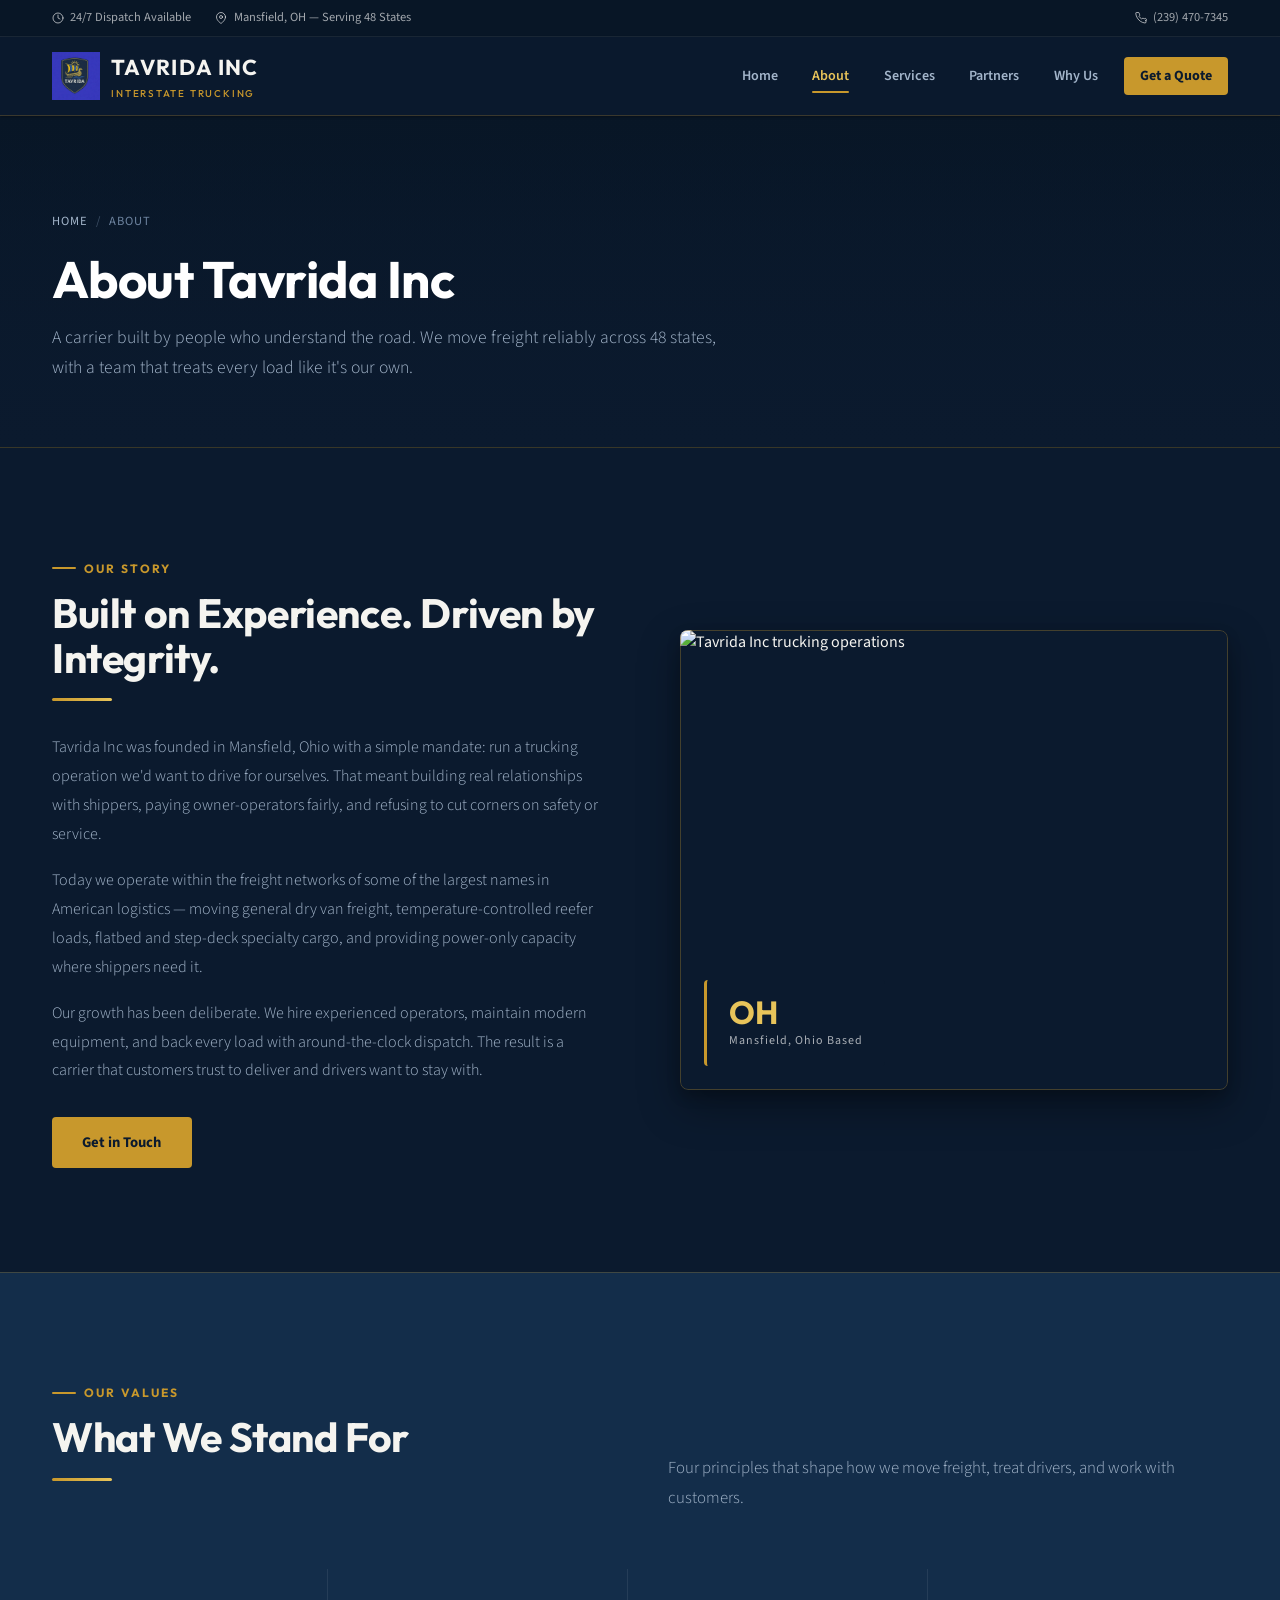
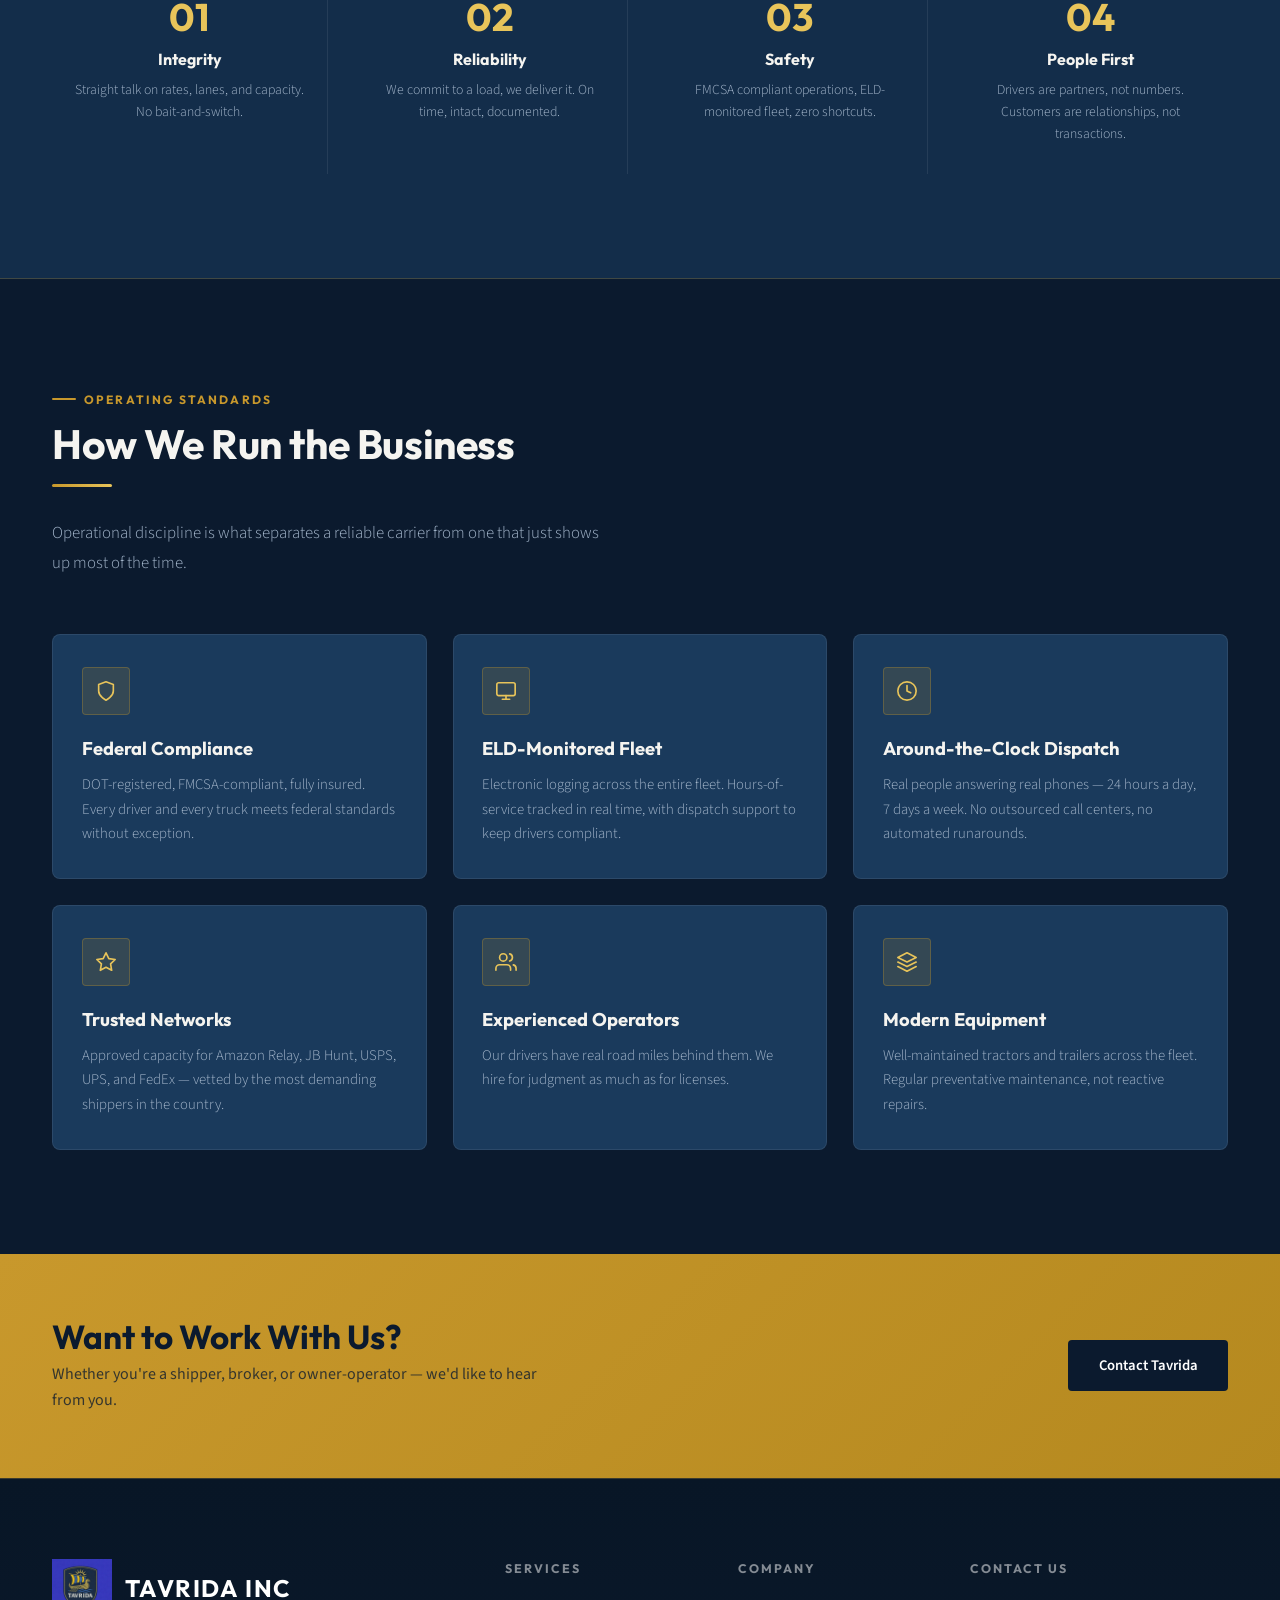
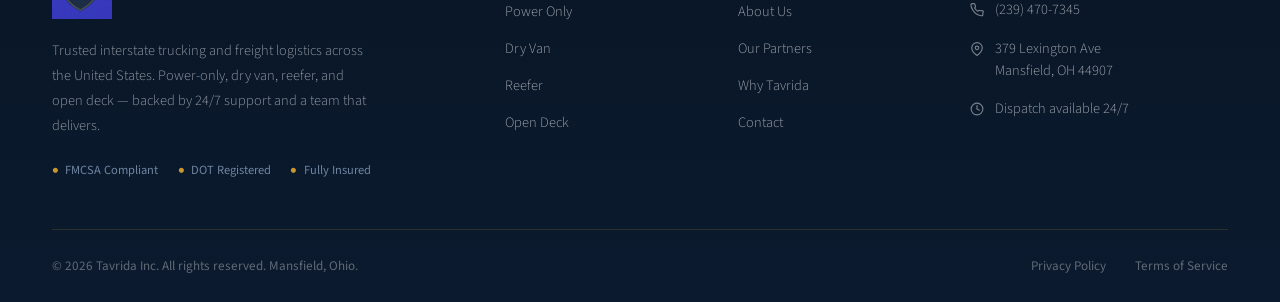
==== about/index.html @ 32a54fe1 "Redesign as multi-page enterprise site - Split single-page into /, /about/, /services/, /partners/, " ====
<!DOCTYPE html>
<html lang="en">
<head>
  <meta charset="UTF-8" />
  <meta name="viewport" content="width=device-width, initial-scale=1.0" />
  <meta name="description" content="About Tavrida Inc — an Ohio-based interstate trucking company built on integrity, experience, and dependable freight execution." />
  <title>About | Tavrida Inc</title>
  <link rel="preconnect" href="https://fonts.googleapis.com" />
  <link rel="preconnect" href="https://fonts.gstatic.com" crossorigin />
  <link href="https://fonts.googleapis.com/css2?family=Outfit:wght@300;400;500;600;700;800&family=Source+Sans+3:ital,wght@0,9..40,300;0,9..40,400;0,9..40,600;1,9..40,300&display=swap" rel="stylesheet" />
  <link rel="icon" type="image/png" href="/Tavrida_Logo_2.png" />
  <link rel="stylesheet" href="/assets/css/site.css" />
</head>
<body>

  <div class="topbar">
    <div class="topbar-inner">
      <div class="topbar-left">
        <span><svg viewBox="0 0 24 24"><circle cx="12" cy="12" r="10"/><polyline points="12 6 12 12 16 14"/></svg> 24/7 Dispatch Available</span>
        <span><svg viewBox="0 0 24 24"><path d="M21 10c0 7-9 13-9 13s-9-6-9-13a9 9 0 0 1 18 0z"/><circle cx="12" cy="10" r="3"/></svg> Mansfield, OH — Serving 48 States</span>
      </div>
      <div class="topbar-right">
        <a href="tel:2394707345"><svg viewBox="0 0 24 24"><path d="M22 16.92v3a2 2 0 0 1-2.18 2 19.79 19.79 0 0 1-8.63-3.07A19.5 19.5 0 0 1 4.69 12 19.79 19.79 0 0 1 1.61 3.53 2 2 0 0 1 3.58 1h3a2 2 0 0 1 2 1.72c.13.96.36 1.9.7 2.81a2 2 0 0 1-.45 2.11L7.91 8.54a16 16 0 0 0 5.55 5.55l.91-.91a2 2 0 0 1 2.11-.45c.91.34 1.85.57 2.81.7A2 2 0 0 1 22 16.92z"/></svg> (239) 470-7345</a>
      </div>
    </div>
  </div>

  <nav class="site-nav">
    <div class="nav-inner">
      <a href="/" class="nav-logo">
        <img src="/Tavrida_Logo_2.png" alt="Tavrida Inc Logo" />
        <span>TAVRIDA INC<small>INTERSTATE TRUCKING</small></span>
      </a>
      <ul class="nav-links" id="navLinks">
        <li><a href="/">Home</a></li>
        <li><a href="/about/" class="active">About</a></li>
        <li><a href="/services/">Services</a></li>
        <li><a href="/partners/">Partners</a></li>
        <li><a href="/why/">Why Us</a></li>
        <li><a href="/contact/" class="nav-cta">Get a Quote</a></li>
      </ul>
      <div class="hamburger" onclick="toggleNav()"><span></span><span></span><span></span></div>
    </div>
  </nav>

  <!-- PAGE HERO -->
  <section class="page-hero" style="--bg:url('https://images.unsplash.com/photo-1519003722824-194d4455a60c?w=1920&auto=format&fit=crop&q=85');">
    <div class="page-hero" style="position:absolute;inset:0;"></div>
    <div class="container">
      <div class="breadcrumb"><a href="/">Home</a><span class="sep">/</span>About</div>
      <h1 class="reveal">About Tavrida Inc</h1>
      <p class="lead reveal reveal-delay-1">A carrier built by people who understand the road. We move freight reliably across 48 states, with a team that treats every load like it's our own.</p>
    </div>
  </section>

  <!-- COMPANY STORY -->
  <section class="about">
    <div class="container">
      <div class="about-grid">
        <div class="about-copy reveal">
          <div class="eyebrow">Our Story</div>
          <h2 class="section-h">Built on Experience. Driven by Integrity.</h2>
          <div class="section-divider"></div>
          <p>Tavrida Inc was founded in Mansfield, Ohio with a simple mandate: run a trucking operation we'd want to drive for ourselves. That meant building real relationships with shippers, paying owner-operators fairly, and refusing to cut corners on safety or service.</p>
          <p>Today we operate within the freight networks of some of the largest names in American logistics — moving general dry van freight, temperature-controlled reefer loads, flatbed and step-deck specialty cargo, and providing power-only capacity where shippers need it.</p>
          <p>Our growth has been deliberate. We hire experienced operators, maintain modern equipment, and back every load with around-the-clock dispatch. The result is a carrier that customers trust to deliver and drivers want to stay with.</p>
          <a href="/contact/" class="btn btn-primary">Get in Touch</a>
        </div>
        <div class="about-img-wrap reveal reveal-delay-2">
          <!-- TODO: replace with photo of YOUR yard, team, or trucks -->
          <img src="https://images.unsplash.com/photo-1592838064575-70ed626d3a0e?w=900&auto=format&fit=crop&q=85" alt="Tavrida Inc trucking operations" />
          <div class="about-badge">
            <div class="num">OH</div>
            <div class="lbl">Mansfield, Ohio Based</div>
          </div>
        </div>
      </div>
    </div>
  </section>

  <!-- VALUES GRID -->
  <section class="services">
    <div class="container">
      <div class="services-header">
        <div class="reveal">
          <div class="eyebrow">Our Values</div>
          <h2 class="section-h">What We Stand For</h2>
          <div class="section-divider"></div>
        </div>
        <p class="section-sub reveal reveal-delay-1">Four principles that shape how we move freight, treat drivers, and work with customers.</p>
      </div>
      <div class="values-grid">
        <div class="value-item reveal">
          <div class="v-num">01</div>
          <h4>Integrity</h4>
          <p>Straight talk on rates, lanes, and capacity. No bait-and-switch.</p>
        </div>
        <div class="value-item reveal reveal-delay-1">
          <div class="v-num">02</div>
          <h4>Reliability</h4>
          <p>We commit to a load, we deliver it. On time, intact, documented.</p>
        </div>
        <div class="value-item reveal reveal-delay-2">
          <div class="v-num">03</div>
          <h4>Safety</h4>
          <p>FMCSA compliant operations, ELD-monitored fleet, zero shortcuts.</p>
        </div>
        <div class="value-item reveal reveal-delay-3">
          <div class="v-num">04</div>
          <h4>People First</h4>
          <p>Drivers are partners, not numbers. Customers are relationships, not transactions.</p>
        </div>
      </div>
    </div>
  </section>

  <!-- FEATURE GRID -->
  <section class="partners">
    <div class="container">
      <div class="partners-hd reveal">
        <div class="eyebrow">Operating Standards</div>
        <h2 class="section-h">How We Run the Business</h2>
        <div class="section-divider"></div>
        <p class="section-sub">Operational discipline is what separates a reliable carrier from one that just shows up most of the time.</p>
      </div>
      <div class="feature-grid">
        <div class="feature-card reveal">
          <div class="feature-icon"><svg viewBox="0 0 24 24"><path d="M12 22s8-4 8-10V5l-8-3-8 3v7c0 6 8 10 8 10z"/></svg></div>
          <h3>Federal Compliance</h3>
          <p>DOT-registered, FMCSA-compliant, fully insured. Every driver and every truck meets federal standards without exception.</p>
        </div>
        <div class="feature-card reveal reveal-delay-1">
          <div class="feature-icon"><svg viewBox="0 0 24 24"><rect x="2" y="3" width="20" height="14" rx="2"/><line x1="8" y1="21" x2="16" y2="21"/><line x1="12" y1="17" x2="12" y2="21"/></svg></div>
          <h3>ELD-Monitored Fleet</h3>
          <p>Electronic logging across the entire fleet. Hours-of-service tracked in real time, with dispatch support to keep drivers compliant.</p>
        </div>
        <div class="feature-card reveal reveal-delay-2">
          <div class="feature-icon"><svg viewBox="0 0 24 24"><circle cx="12" cy="12" r="10"/><polyline points="12 6 12 12 16 14"/></svg></div>
          <h3>Around-the-Clock Dispatch</h3>
          <p>Real people answering real phones — 24 hours a day, 7 days a week. No outsourced call centers, no automated runarounds.</p>
        </div>
        <div class="feature-card reveal">
          <div class="feature-icon"><svg viewBox="0 0 24 24"><polygon points="12 2 15.09 8.26 22 9.27 17 14.14 18.18 21.02 12 17.77 5.82 21.02 7 14.14 2 9.27 8.91 8.26 12 2"/></svg></div>
          <h3>Trusted Networks</h3>
          <p>Approved capacity for Amazon Relay, JB Hunt, USPS, UPS, and FedEx — vetted by the most demanding shippers in the country.</p>
        </div>
        <div class="feature-card reveal reveal-delay-1">
          <div class="feature-icon"><svg viewBox="0 0 24 24"><path d="M17 21v-2a4 4 0 0 0-4-4H5a4 4 0 0 0-4 4v2"/><circle cx="9" cy="7" r="4"/><path d="M23 21v-2a4 4 0 0 0-3-3.87M16 3.13a4 4 0 0 1 0 7.75"/></svg></div>
          <h3>Experienced Operators</h3>
          <p>Our drivers have real road miles behind them. We hire for judgment as much as for licenses.</p>
        </div>
        <div class="feature-card reveal reveal-delay-2">
          <div class="feature-icon"><svg viewBox="0 0 24 24"><path d="M12 2L2 7l10 5 10-5-10-5z"/><path d="M2 17l10 5 10-5"/><path d="M2 12l10 5 10-5"/></svg></div>
          <h3>Modern Equipment</h3>
          <p>Well-maintained tractors and trailers across the fleet. Regular preventative maintenance, not reactive repairs.</p>
        </div>
      </div>
    </div>
  </section>

  <!-- CTA STRIP -->
  <div class="cta-strip">
    <div class="cta-strip-inner">
      <div>
        <h2>Want to Work With Us?</h2>
        <p>Whether you're a shipper, broker, or owner-operator — we'd like to hear from you.</p>
      </div>
      <a href="/contact/" class="btn">Contact Tavrida</a>
    </div>
  </div>

  <!-- FOOTER -->
  <footer class="site-footer">
    <div class="container">
      <div class="footer-grid">
        <div class="footer-brand">
          <div class="footer-logo">
            <img src="/Tavrida_Logo_2.png" alt="Tavrida Inc Logo" />
            TAVRIDA INC
          </div>
          <p>Trusted interstate trucking and freight logistics across the United States. Power-only, dry van, reefer, and open deck — backed by 24/7 support and a team that delivers.</p>
          <div class="dot-list"><span>FMCSA Compliant</span><span>DOT Registered</span><span>Fully Insured</span></div>
        </div>
        <div class="footer-col">
          <h4>Services</h4>
          <ul>
            <li><a href="/services/#power-only">Power Only</a></li>
            <li><a href="/services/#dry-van">Dry Van</a></li>
            <li><a href="/services/#reefer">Reefer</a></li>
            <li><a href="/services/#open-deck">Open Deck</a></li>
          </ul>
        </div>
        <div class="footer-col">
          <h4>Company</h4>
          <ul>
            <li><a href="/about/">About Us</a></li>
            <li><a href="/partners/">Our Partners</a></li>
            <li><a href="/why/">Why Tavrida</a></li>
            <li><a href="/contact/">Contact</a></li>
          </ul>
        </div>
        <div class="footer-col">
          <h4>Contact Us</h4>
          <div class="fcr"><svg viewBox="0 0 24 24"><path d="M22 16.92v3a2 2 0 0 1-2.18 2 19.79 19.79 0 0 1-8.63-3.07A19.5 19.5 0 0 1 4.69 12 19.79 19.79 0 0 1 1.61 3.53 2 2 0 0 1 3.58 1h3a2 2 0 0 1 2 1.72c.13.96.36 1.9.7 2.81a2 2 0 0 1-.45 2.11L7.91 8.54a16 16 0 0 0 5.55 5.55l.91-.91a2 2 0 0 1 2.11-.45c.91.34 1.85.57 2.81.7A2 2 0 0 1 22 16.92z"/></svg><a href="tel:2394707345">(239) 470-7345</a></div>
          <div class="fcr"><svg viewBox="0 0 24 24"><path d="M21 10c0 7-9 13-9 13s-9-6-9-13a9 9 0 0 1 18 0z"/><circle cx="12" cy="10" r="3"/></svg><span>379 Lexington Ave<br>Mansfield, OH 44907</span></div>
          <div class="fcr"><svg viewBox="0 0 24 24"><circle cx="12" cy="12" r="10"/><polyline points="12 6 12 12 16 14"/></svg><span>Dispatch available 24/7</span></div>
        </div>
      </div>
      <hr class="footer-divider" />
      <div class="footer-bottom">
        <p>&copy; 2026 Tavrida Inc. All rights reserved. Mansfield, Ohio.</p>
        <div class="footer-btm-links"><a href="#">Privacy Policy</a><a href="#">Terms of Service</a></div>
      </div>
    </div>
  </footer>

  <script>
    function toggleNav() { document.getElementById('navLinks').classList.toggle('open'); }
    const io = new IntersectionObserver((entries) => {
      entries.forEach(e => { if (e.isIntersecting) { e.target.classList.add('visible'); io.unobserve(e.target); } });
    }, { threshold: 0.1 });
    document.querySelectorAll('.reveal').forEach(el => {
      if (el.getBoundingClientRect().top < window.innerHeight) el.classList.add('visible');
      else io.observe(el);
    });
  </script>
</body>
</html>
---- assets/css/site.css ----
/* =====================================================================
   TAVRIDA INC — site stylesheet
   Shared across all pages. Edit here, applies everywhere.
   ===================================================================== */

*, *::before, *::after { box-sizing: border-box; margin: 0; padding: 0; }

:root {
  --bg-main:    #0b1a2e;
  --bg-alt:     #132d4a;
  --bg-card:    #1a3a5c;
  --bg-deep:    #081626;
  --text-main:  #f5f4f0;
  --text-sec:   #a3b5ca;
  --text-dim:   #6e84a0;
  --border-gold:rgba(200,152,44,0.25);
  --border-soft:rgba(255,255,255,0.08);
  --navy:       #0b1a2e;
  --navy-mid:   #132d4a;
  --navy-soft:  #1a3a5c;
  --blue:       #2a5f9e;
  --blue-light: #3a75b8;
  --accent:     #c8982c;
  --accent-hover:#b5891f;
  --accent-light:#e8c45a;
  --gold-glow:  rgba(200,152,44,0.15);
  --white:      #ffffff;
  --off-white:  #f5f4f0;
  --border:     #d5d2c8;
  --radius:     4px;
  --radius-lg:  8px;
  --max:        1240px;
  --max-narrow: 960px;
  --font-head:  'Outfit', sans-serif;
  --font-body:  'Source Sans 3', sans-serif;
  --shadow-sm:  0 1px 3px rgba(0,0,0,0.20), 0 1px 2px rgba(0,0,0,0.12);
  --shadow-md:  0 4px 16px rgba(0,0,0,0.28), 0 2px 6px rgba(0,0,0,0.16);
  --shadow-lg:  0 16px 40px rgba(0,0,0,0.35), 0 6px 14px rgba(0,0,0,0.18);
  --transition: 0.25s ease;
}

html { scroll-behavior: smooth; }
body {
  font-family: var(--font-body);
  background: var(--bg-main);
  color: var(--text-main);
  line-height: 1.6;
  font-size: 16px;
  -webkit-font-smoothing: antialiased;
  -moz-osx-font-smoothing: grayscale;
}

a { color: inherit; text-decoration: none; }
img { display: block; max-width: 100%; }

.container { max-width: var(--max); margin: 0 auto; padding: 0 2rem; }
.container-narrow { max-width: var(--max-narrow); margin: 0 auto; padding: 0 2rem; }

/* ---------- Scroll reveal ---------- */
.reveal { opacity: 0; transform: translateY(22px); transition: opacity 0.6s ease, transform 0.6s ease; }
.reveal.visible { opacity: 1; transform: none; }
.reveal-delay-1 { transition-delay: 0.1s; }
.reveal-delay-2 { transition-delay: 0.2s; }
.reveal-delay-3 { transition-delay: 0.3s; }
.reveal-delay-4 { transition-delay: 0.4s; }

/* ---------- Top bar (contact strip) ---------- */
.topbar { background: var(--bg-deep); padding: 0.5rem 0; border-bottom: 1px solid var(--border-soft); }
.topbar-inner { max-width: var(--max); margin: 0 auto; padding: 0 2rem; display: flex; justify-content: space-between; gap: 1.5rem; flex-wrap: wrap; }
.topbar-left, .topbar-right { display: flex; gap: 1.5rem; flex-wrap: wrap; }
.topbar a, .topbar span { font-size: 0.78rem; color: rgba(255,255,255,0.62); display: inline-flex; align-items: center; gap: 0.4rem; transition: color 0.2s; }
.topbar a:hover { color: var(--accent-light); }
.topbar svg { width: 12px; height: 12px; stroke: currentColor; fill: none; stroke-width: 2; stroke-linecap: round; stroke-linejoin: round; }

/* ---------- Nav ---------- */
nav.site-nav {
  position: sticky; top: 0; z-index: 100;
  background: rgba(11,26,46,0.96);
  backdrop-filter: blur(8px);
  -webkit-backdrop-filter: blur(8px);
  border-bottom: 1px solid var(--border-gold);
  box-shadow: var(--shadow-sm);
}
.nav-inner { max-width: var(--max); margin: 0 auto; padding: 0 2rem; height: 78px; display: flex; align-items: center; justify-content: space-between; }
.nav-logo { font-family: var(--font-head); font-size: 1.35rem; font-weight: 700; letter-spacing: 0.06em; color: var(--text-main); display: flex; align-items: center; gap: 0.7rem; }
.nav-logo img { height: 48px; width: auto; flex-shrink: 0; }
.nav-logo small { display: block; font-size: 0.62rem; font-weight: 500; letter-spacing: 0.18em; color: var(--accent); margin-top: 2px; }
.nav-links { display: flex; gap: 0.15rem; list-style: none; align-items: center; }
.nav-links a {
  font-size: 0.88rem; font-weight: 600;
  color: var(--text-sec);
  padding: 0.55rem 1rem; border-radius: var(--radius);
  transition: color 0.2s, background 0.2s;
  position: relative;
}
.nav-links a:hover { color: var(--text-main); background: var(--bg-alt); }
.nav-links a.active { color: var(--accent-light); }
.nav-links a.active::after {
  content: ''; position: absolute; left: 1rem; right: 1rem; bottom: 2px;
  height: 2px; background: var(--accent); border-radius: 2px;
}
.nav-cta { background: var(--accent) !important; color: var(--navy) !important; font-weight: 700 !important; margin-left: 0.5rem; }
.nav-cta:hover { background: var(--accent-light) !important; color: var(--navy) !important; }
.nav-cta.active::after { display: none; }

.hamburger { display: none; flex-direction: column; gap: 5px; cursor: pointer; padding: 6px; }
.hamburger span { display: block; width: 24px; height: 2px; background: var(--text-main); border-radius: 2px; transition: 0.2s; }

/* ---------- Buttons ---------- */
.btn {
  display: inline-flex; align-items: center; gap: 0.5rem;
  padding: 0.85rem 1.9rem;
  border-radius: var(--radius);
  font-family: var(--font-body);
  font-size: 0.92rem; font-weight: 600;
  cursor: pointer; border: none;
  transition: all 0.2s ease;
  text-align: center;
}
.btn-primary { background: var(--accent); color: var(--navy); font-weight: 700; }
.btn-primary:hover { background: var(--accent-light); transform: translateY(-1px); box-shadow: 0 4px 20px rgba(200,152,44,0.3); }
.btn-outline { background: transparent; color: white; border: 2px solid rgba(255,255,255,0.45); }
.btn-outline:hover { border-color: white; background: rgba(255,255,255,0.06); transform: translateY(-1px); }
.btn-navy { background: var(--navy); color: white; border: 1px solid var(--border-gold); }
.btn-navy:hover { background: var(--navy-mid); transform: translateY(-1px); }
.btn-ghost { background: transparent; color: var(--accent-light); padding: 0.5rem 0; }
.btn-ghost::after { content: '→'; margin-left: 0.3rem; transition: transform 0.2s; }
.btn-ghost:hover::after { transform: translateX(4px); }

/* ---------- Hero (home — cinematic) ---------- */
.hero { position: relative; min-height: 720px; display: flex; align-items: center; overflow: hidden; }
.hero-bg {
  position: absolute; inset: 0;
  background-position: center; background-size: cover; background-repeat: no-repeat;
}
.hero-bg::after {
  content: ''; position: absolute; inset: 0;
  background:
    linear-gradient(95deg,
      rgba(8,22,38,0.92) 0%,
      rgba(8,22,38,0.78) 28%,
      rgba(8,22,38,0.45) 50%,
      rgba(8,22,38,0.10) 75%,
      rgba(200,152,44,0.05) 100%);
}
.hero-content { position: relative; z-index: 2; max-width: 640px; padding: 6rem 0; }
.hero-badge {
  display: inline-flex; align-items: center; gap: 0.5rem;
  background: rgba(200,152,44,0.12);
  border: 1px solid rgba(200,152,44,0.4);
  color: var(--accent-light);
  font-family: var(--font-head);
  font-size: 0.72rem; font-weight: 700; letter-spacing: 0.16em; text-transform: uppercase;
  padding: 0.45rem 0.95rem; border-radius: var(--radius);
  margin-bottom: 1.6rem;
}
.hero-badge::before { content: ''; width: 6px; height: 6px; border-radius: 50%; background: var(--accent-light); box-shadow: 0 0 8px var(--accent-light); }
.hero h1 {
  font-family: var(--font-head);
  font-size: clamp(2.8rem, 5.4vw, 4.6rem);
  font-weight: 700; line-height: 1.02; color: #fff;
  margin-bottom: 1.4rem; letter-spacing: -0.01em;
}
.hero h1 .accent { color: var(--accent-light); }
.hero-sub { font-size: 1.1rem; font-weight: 300; color: rgba(255,255,255,0.85); line-height: 1.7; max-width: 520px; margin-bottom: 2.4rem; }
.hero-actions { display: flex; gap: 1rem; flex-wrap: wrap; }
.hero-trust { margin-top: 3rem; display: flex; gap: 2rem; flex-wrap: wrap; align-items: center; }
.hero-trust-item { display: flex; align-items: center; gap: 0.6rem; color: rgba(255,255,255,0.7); font-size: 0.85rem; }
.hero-trust-item svg { width: 18px; height: 18px; stroke: var(--accent-light); fill: none; stroke-width: 2; stroke-linecap: round; stroke-linejoin: round; }

/* ---------- Page hero (sub-pages — shorter) ---------- */
.page-hero {
  position: relative;
  padding: 6rem 0 4rem;
  background: linear-gradient(180deg, var(--bg-deep) 0%, var(--bg-main) 100%);
  border-bottom: 1px solid var(--border-gold);
  overflow: hidden;
}
.page-hero::before {
  content: ''; position: absolute; inset: 0;
  background-position: center; background-size: cover; background-repeat: no-repeat;
  opacity: 0.18;
}
.page-hero::after {
  content: ''; position: absolute; inset: 0;
  background: linear-gradient(180deg, rgba(8,22,38,0.4) 0%, rgba(11,26,46,1) 100%);
}
.page-hero .container { position: relative; z-index: 2; }
.page-hero .breadcrumb { font-size: 0.78rem; color: var(--text-dim); letter-spacing: 0.08em; text-transform: uppercase; margin-bottom: 1.2rem; }
.page-hero .breadcrumb a { color: var(--text-sec); }
.page-hero .breadcrumb a:hover { color: var(--accent-light); }
.page-hero .breadcrumb .sep { margin: 0 0.5rem; opacity: 0.5; }
.page-hero h1 {
  font-family: var(--font-head);
  font-size: clamp(2.2rem, 4vw, 3.4rem);
  font-weight: 700; line-height: 1.1; color: #fff;
  margin-bottom: 1rem; letter-spacing: -0.01em;
}
.page-hero p.lead { font-size: 1.1rem; font-weight: 300; color: var(--text-sec); max-width: 680px; line-height: 1.7; }

/* ---------- Stats bar ---------- */
.stats-bar { background: linear-gradient(180deg, var(--bg-main) 0%, var(--bg-alt) 100%); position: relative; border-top: 3px solid var(--accent); border-bottom: 1px solid var(--border-gold); }
.stats-grid { display: grid; grid-template-columns: repeat(4, 1fr); }
.stat-item { padding: 2.4rem 1.5rem; text-align: center; border-right: 1px solid rgba(255,255,255,0.07); }
.stat-item:last-child { border-right: none; }
.stat-num { font-family: var(--font-head); font-size: 2.6rem; font-weight: 700; color: var(--accent-light); line-height: 1; margin-bottom: 0.35rem; }
.stat-label { font-size: 0.78rem; letter-spacing: 0.1em; text-transform: uppercase; color: rgba(255,255,255,0.5); font-weight: 600; }

/* ---------- Sections ---------- */
section { padding: 6.5rem 0; }
section.tight { padding: 4.5rem 0; }
.eyebrow { font-family: var(--font-head); font-size: 0.75rem; font-weight: 700; letter-spacing: 0.18em; text-transform: uppercase; color: var(--accent); margin-bottom: 0.8rem; display: inline-flex; align-items: center; gap: 0.5rem; }
.eyebrow::before { content: ''; width: 24px; height: 2px; background: var(--accent); border-radius: 2px; }
.section-h { font-family: var(--font-head); font-size: clamp(2rem, 3.2vw, 2.9rem); font-weight: 700; line-height: 1.1; color: var(--text-main); margin-bottom: 1.1rem; letter-spacing: -0.01em; }
.section-sub { font-size: 1.05rem; font-weight: 300; color: var(--text-sec); line-height: 1.75; max-width: 560px; }
.section-divider { width: 60px; height: 3px; background: linear-gradient(90deg, var(--accent), var(--accent-light)); border-radius: 2px; margin: 0 0 2rem; }
.section-divider-center { margin: 0 auto 2rem; }

/* ---------- About block ---------- */
.about { background: var(--bg-main); }
.about-grid { display: grid; grid-template-columns: 1fr 1fr; gap: 5rem; align-items: center; }
.about-copy p { font-weight: 300; color: var(--text-sec); line-height: 1.8; margin-bottom: 1.1rem; }
.about-copy p:last-of-type { margin-bottom: 2rem; }
.about-img-wrap { position: relative; border-radius: var(--radius-lg); overflow: hidden; box-shadow: var(--shadow-lg); }
.about-img-wrap::before {
  content: ''; position: absolute; inset: 0;
  border: 1px solid rgba(200,152,44,0.3); border-radius: var(--radius-lg);
  z-index: 2; pointer-events: none;
}
.about-img-wrap img { width: 100%; height: 460px; object-fit: cover; }
.about-badge { position: absolute; bottom: 1.5rem; left: 1.5rem; background: var(--navy); color: white; padding: 1rem 1.4rem; border-radius: var(--radius); border-left: 3px solid var(--accent); z-index: 2; }
.about-badge .num { font-family: var(--font-head); font-size: 2rem; font-weight: 700; line-height: 1; color: var(--accent-light); }
.about-badge .lbl { font-size: 0.75rem; color: rgba(255,255,255,0.65); letter-spacing: 0.08em; margin-top: 0.2rem; }

/* ---------- Services ---------- */
.services { background: var(--bg-alt); border-top: 1px solid var(--border-gold); border-bottom: 1px solid var(--border-gold); }
.services-header { display: flex; justify-content: space-between; align-items: flex-end; margin-bottom: 3.5rem; flex-wrap: wrap; gap: 1.5rem; }
.services-grid { display: grid; grid-template-columns: repeat(2, 1fr); gap: 1.8rem; }
.svc-card { background: var(--bg-card); border: 1px solid var(--border-gold); border-radius: var(--radius-lg); overflow: hidden; box-shadow: var(--shadow-sm); transition: box-shadow 0.3s, transform 0.3s, border-color 0.3s; display: flex; flex-direction: column; }
.svc-card:hover { box-shadow: var(--shadow-lg); transform: translateY(-4px); border-color: var(--accent); }
.svc-photo { height: 240px; overflow: hidden; position: relative; }
.svc-photo::after { content: ''; position: absolute; inset: 0; background: linear-gradient(180deg, transparent 60%, rgba(11,26,46,0.6) 100%); }
.svc-photo img { width: 100%; height: 100%; object-fit: cover; transition: transform 0.6s ease; }
.svc-card:hover .svc-photo img { transform: scale(1.06); }
.svc-body { padding: 1.8rem 2rem; display: flex; flex-direction: column; flex: 1; }
.svc-num { font-family: var(--font-head); font-size: 0.72rem; font-weight: 700; letter-spacing: 0.16em; text-transform: uppercase; color: var(--accent); margin-bottom: 0.6rem; }
.svc-body h3 { font-family: var(--font-head); font-size: 1.45rem; font-weight: 700; color: var(--text-main); margin-bottom: 0.7rem; }
.svc-body p { font-size: 0.94rem; font-weight: 300; color: var(--text-sec); line-height: 1.7; margin-bottom: 1rem; }
.svc-pricing { display: inline-block; background: var(--gold-glow); color: var(--accent-light); font-size: 0.82rem; font-weight: 600; padding: 0.4rem 0.8rem; border-radius: var(--radius); border: 1px solid rgba(200,152,44,0.25); margin-top: auto; align-self: flex-start; }
.svc-link { margin-top: 1rem; }

/* ---------- Service detail (used on /services/) ---------- */
.svc-detail { padding: 5rem 0; border-bottom: 1px solid var(--border-soft); }
.svc-detail:nth-child(even) { background: var(--bg-alt); }
.svc-detail-grid { display: grid; grid-template-columns: 1fr 1fr; gap: 4rem; align-items: center; }
.svc-detail-grid.reverse { direction: rtl; }
.svc-detail-grid.reverse > * { direction: ltr; }
.svc-detail-img { border-radius: var(--radius-lg); overflow: hidden; box-shadow: var(--shadow-lg); position: relative; }
.svc-detail-img img { width: 100%; height: 460px; object-fit: cover; }
.svc-detail-tag { position: absolute; top: 1.2rem; left: 1.2rem; background: rgba(11,26,46,0.92); color: var(--accent-light); font-family: var(--font-head); font-size: 0.72rem; font-weight: 700; letter-spacing: 0.14em; text-transform: uppercase; padding: 0.5rem 0.9rem; border-radius: var(--radius); border: 1px solid var(--border-gold); }
.svc-detail h2 { font-family: var(--font-head); font-size: clamp(1.8rem, 2.6vw, 2.4rem); font-weight: 700; color: var(--text-main); margin-bottom: 1rem; }
.svc-detail p.lead { font-size: 1.02rem; color: var(--text-sec); line-height: 1.75; font-weight: 300; margin-bottom: 1.5rem; }
.svc-feature-list { list-style: none; margin: 1.5rem 0; }
.svc-feature-list li { display: flex; gap: 0.8rem; align-items: flex-start; padding: 0.7rem 0; border-bottom: 1px solid var(--border-soft); color: var(--text-sec); font-size: 0.94rem; }
.svc-feature-list li::before { content: ''; width: 8px; height: 8px; min-width: 8px; background: var(--accent); border-radius: 50%; margin-top: 8px; }
.svc-spec-row { display: grid; grid-template-columns: repeat(2, 1fr); gap: 1rem; margin-top: 1.5rem; }
.svc-spec { background: var(--bg-card); border: 1px solid var(--border-soft); border-radius: var(--radius); padding: 1rem 1.2rem; }
.svc-spec .k { font-size: 0.72rem; letter-spacing: 0.1em; text-transform: uppercase; color: var(--text-dim); font-weight: 600; }
.svc-spec .v { font-family: var(--font-head); font-size: 1.1rem; font-weight: 700; color: var(--text-main); margin-top: 0.2rem; }

/* ---------- Partners ---------- */
.partners { background: var(--bg-main); }
.partners-hd { margin-bottom: 3.5rem; }
.partners-grid { display: grid; grid-template-columns: repeat(5, 1fr); gap: 1.4rem; }
.partner-card { background: var(--bg-card); border: 1px solid var(--border-gold); border-radius: var(--radius-lg); padding: 2.4rem 1.5rem; text-align: center; transition: border-color 0.3s, box-shadow 0.3s, transform 0.3s; position: relative; overflow: hidden; }
.partner-card::before { content: ''; position: absolute; top: 0; left: 0; right: 0; height: 3px; background: linear-gradient(90deg, var(--accent), var(--accent-light)); transform: scaleX(0); transform-origin: left; transition: transform 0.3s; }
.partner-card:hover { border-color: var(--accent); box-shadow: var(--shadow-md); transform: translateY(-3px); }
.partner-card:hover::before { transform: scaleX(1); }
.partner-icon { width: 56px; height: 56px; margin: 0 auto 1rem; background: var(--bg-alt); border-radius: var(--radius); display: flex; align-items: center; justify-content: center; border: 1px solid var(--border-soft); }
.partner-icon svg { width: 24px; height: 24px; stroke: var(--accent-light); fill: none; stroke-width: 1.8; stroke-linecap: round; stroke-linejoin: round; }
.partner-name { font-family: var(--font-head); font-size: 1.4rem; font-weight: 700; color: var(--text-main); margin-bottom: 0.4rem; letter-spacing: 0.04em; }
.partner-type { font-size: 0.74rem; letter-spacing: 0.08em; text-transform: uppercase; color: var(--text-sec); }

/* Partner detail row (used on /partners/) */
.partner-detail { padding: 3.5rem 0; border-bottom: 1px solid var(--border-soft); }
.partner-detail-row { display: grid; grid-template-columns: 200px 1fr; gap: 3rem; align-items: center; }
.partner-detail-row .badge { font-family: var(--font-head); font-size: 1.8rem; font-weight: 700; color: var(--accent-light); letter-spacing: 0.04em; }
.partner-detail-row .badge small { display: block; font-size: 0.72rem; color: var(--text-dim); letter-spacing: 0.12em; text-transform: uppercase; font-weight: 600; margin-top: 0.3rem; }
.partner-detail-row h3 { font-family: var(--font-head); font-size: 1.4rem; font-weight: 700; color: var(--text-main); margin-bottom: 0.5rem; }
.partner-detail-row p { color: var(--text-sec); line-height: 1.7; font-weight: 300; }

/* ---------- Photo band ---------- */
.photo-band { height: 440px; position: relative; overflow: hidden; }
.photo-band img { width: 100%; height: 100%; object-fit: cover; object-position: center 55%; }
.photo-band-overlay { position: absolute; inset: 0; background: linear-gradient(90deg, rgba(11,26,46,0.94) 0%, rgba(11,26,46,0.7) 35%, rgba(19,45,74,0.25) 70%, rgba(200,152,44,0.05) 100%); display: flex; align-items: center; }
.photo-band-text { padding: 0 4rem; max-width: 580px; }
.photo-band-text h2 { font-family: var(--font-head); font-size: clamp(1.9rem, 3vw, 2.8rem); font-weight: 700; color: white; line-height: 1.1; margin-bottom: 1rem; }
.photo-band-text p { font-size: 1.02rem; font-weight: 300; color: rgba(255,255,255,0.82); margin-bottom: 1.8rem; line-height: 1.7; }

/* ---------- Why ---------- */
.why { background: var(--bg-alt); border-top: 1px solid var(--border-gold); }
.why-layout { display: grid; grid-template-columns: 1fr 1fr; gap: 5rem; align-items: start; }
.why-photo { position: sticky; top: 100px; }
.why-photo img { width: 100%; height: 540px; object-fit: cover; border-radius: var(--radius-lg); box-shadow: var(--shadow-lg); }
.why-list { margin-top: 2.5rem; }
.why-item { display: flex; gap: 1.2rem; align-items: flex-start; padding: 1.5rem 0; border-bottom: 1px solid var(--border-gold); }
.why-item:first-child { border-top: 1px solid var(--border-gold); }
.why-icon { width: 44px; height: 44px; min-width: 44px; background: var(--accent); border-radius: var(--radius); display: flex; align-items: center; justify-content: center; }
.why-icon svg { width: 18px; height: 18px; stroke: var(--bg-main); fill: none; stroke-width: 2; stroke-linecap: round; stroke-linejoin: round; }
.why-item h4 { font-family: var(--font-head); font-size: 1.05rem; font-weight: 700; color: var(--text-main); margin-bottom: 0.3rem; }
.why-item p { font-size: 0.92rem; font-weight: 300; color: var(--text-sec); line-height: 1.65; }

/* ---------- Feature grid (3-col cards) ---------- */
.feature-grid { display: grid; grid-template-columns: repeat(3, 1fr); gap: 1.6rem; }
.feature-card { background: var(--bg-card); border: 1px solid var(--border-soft); border-radius: var(--radius-lg); padding: 2rem 1.8rem; transition: border-color 0.3s, transform 0.3s, box-shadow 0.3s; }
.feature-card:hover { border-color: var(--accent); transform: translateY(-3px); box-shadow: var(--shadow-md); }
.feature-icon { width: 48px; height: 48px; background: var(--gold-glow); border: 1px solid rgba(200,152,44,0.3); border-radius: var(--radius); display: flex; align-items: center; justify-content: center; margin-bottom: 1.2rem; }
.feature-icon svg { width: 22px; height: 22px; stroke: var(--accent-light); fill: none; stroke-width: 1.8; stroke-linecap: round; stroke-linejoin: round; }
.feature-card h3 { font-family: var(--font-head); font-size: 1.15rem; font-weight: 700; color: var(--text-main); margin-bottom: 0.6rem; }
.feature-card p { font-size: 0.92rem; color: var(--text-sec); line-height: 1.65; font-weight: 300; }

/* ---------- Values / mission grid ---------- */
.values-grid { display: grid; grid-template-columns: repeat(4, 1fr); gap: 1.5rem; }
.value-item { padding: 1.8rem 1.2rem; text-align: center; border-right: 1px solid var(--border-soft); }
.value-item:last-child { border-right: none; }
.value-item .v-num { font-family: var(--font-head); font-size: 2.4rem; font-weight: 700; color: var(--accent-light); line-height: 1; }
.value-item h4 { font-family: var(--font-head); font-size: 1rem; font-weight: 700; color: var(--text-main); margin: 0.7rem 0 0.4rem; }
.value-item p { font-size: 0.86rem; color: var(--text-sec); line-height: 1.6; font-weight: 300; }

/* ---------- Contact ---------- */
.contact { background: var(--bg-main); border-top: 1px solid var(--border-gold); }
.contact-grid { display: grid; grid-template-columns: 1fr 1fr; gap: 5rem; align-items: start; }
.contact-info p.lead { font-size: 1.05rem; font-weight: 300; color: var(--text-sec); line-height: 1.75; margin-bottom: 2.2rem; }
.cinfo-item { display: flex; gap: 1rem; align-items: flex-start; margin-bottom: 1.6rem; }
.cinfo-icon { width: 46px; height: 46px; min-width: 46px; background: var(--bg-card); border: 1px solid var(--border-gold); border-radius: var(--radius); display: flex; align-items: center; justify-content: center; }
.cinfo-icon svg { width: 18px; height: 18px; stroke: var(--accent); fill: none; stroke-width: 1.8; stroke-linecap: round; stroke-linejoin: round; }
.cinfo-label { font-size: 0.74rem; font-weight: 600; letter-spacing: 0.1em; text-transform: uppercase; color: var(--text-sec); margin-bottom: 0.25rem; }
.cinfo-value { font-size: 1rem; color: var(--text-main); line-height: 1.5; }
.cinfo-value a { color: var(--accent-light); }
.cinfo-value a:hover { color: var(--accent); }

.contact-form { background: var(--bg-card); border: 1px solid var(--border-gold); border-radius: var(--radius-lg); padding: 2.6rem; box-shadow: var(--shadow-md); }
.contact-form h3 { font-family: var(--font-head); font-size: 1.35rem; font-weight: 700; color: var(--text-main); margin-bottom: 0.5rem; }
.contact-form .sub { font-size: 0.9rem; color: var(--text-sec); margin-bottom: 1.8rem; font-weight: 300; }
.form-row { display: grid; grid-template-columns: 1fr 1fr; gap: 1rem; }
.form-group { margin-bottom: 1.1rem; }
.form-group label { display: block; font-size: 0.78rem; font-weight: 600; letter-spacing: 0.08em; text-transform: uppercase; color: var(--text-sec); margin-bottom: 0.45rem; }
.form-group input, .form-group select, .form-group textarea {
  width: 100%; background: var(--bg-main);
  border: 1px solid var(--border-gold);
  border-radius: var(--radius); padding: 0.72rem 0.95rem;
  font-family: var(--font-body); font-size: 0.94rem;
  color: var(--text-main);
  transition: border-color 0.2s, box-shadow 0.2s;
  outline: none; appearance: none;
}
.form-group input:focus, .form-group select:focus, .form-group textarea:focus { border-color: var(--accent); box-shadow: 0 0 0 3px var(--gold-glow); }
.form-group textarea { resize: vertical; min-height: 120px; }
.form-submit {
  width: 100%; background: var(--accent); color: var(--navy);
  padding: 0.95rem;
  font-family: var(--font-head); font-size: 1rem; font-weight: 700; letter-spacing: 0.07em;
  border: none; border-radius: var(--radius); cursor: pointer;
  transition: background 0.2s, transform 0.2s; margin-top: 0.4rem;
}
.form-submit:hover { background: var(--accent-light); transform: translateY(-1px); }

/* ---------- CTA strip ---------- */
.cta-strip { background: linear-gradient(135deg, var(--accent) 0%, var(--accent-hover) 100%); padding: 4rem 0; }
.cta-strip-inner { display: flex; justify-content: space-between; align-items: center; gap: 2rem; flex-wrap: wrap; max-width: var(--max); margin: 0 auto; padding: 0 2rem; }
.cta-strip h2 { font-family: var(--font-head); font-size: clamp(1.6rem, 2.6vw, 2.2rem); font-weight: 700; color: var(--navy); line-height: 1.15; }
.cta-strip p { font-size: 1rem; color: rgba(11,26,46,0.78); margin-top: 0.4rem; max-width: 520px; }
.cta-strip .btn { background: var(--navy); color: white; }
.cta-strip .btn:hover { background: var(--bg-deep); transform: translateY(-1px); }

/* ---------- Footer ---------- */
footer.site-footer { background: linear-gradient(180deg, var(--bg-deep) 0%, var(--navy) 100%); color: rgba(255,255,255,0.7); padding: 5rem 0 0; border-top: 1px solid var(--border-gold); }
.footer-grid { display: grid; grid-template-columns: 2.2fr 1fr 1fr 1.4fr; gap: 3rem; padding-bottom: 3rem; }
.footer-logo { font-family: var(--font-head); font-size: 1.5rem; font-weight: 700; color: white; display: flex; align-items: center; gap: 0.8rem; margin-bottom: 1.2rem; letter-spacing: 0.06em; }
.footer-logo img { height: 60px; width: auto; flex-shrink: 0; }
.footer-brand p { font-size: 0.9rem; font-weight: 300; color: rgba(255,255,255,0.55); line-height: 1.75; max-width: 320px; margin-bottom: 1.4rem; }
.footer-brand .dot-list { display: flex; gap: 1.2rem; flex-wrap: wrap; font-size: 0.78rem; color: var(--text-dim); }
.footer-brand .dot-list span { display: inline-flex; align-items: center; gap: 0.4rem; }
.footer-brand .dot-list span::before { content: '●'; color: var(--accent); font-size: 0.7rem; }
.footer-col h4 { font-family: var(--font-head); font-size: 0.78rem; font-weight: 700; letter-spacing: 0.16em; text-transform: uppercase; color: rgba(255,255,255,0.5); margin-bottom: 1.3rem; }
.footer-col ul { list-style: none; }
.footer-col li { margin-bottom: 0.7rem; }
.footer-col li a { font-size: 0.9rem; font-weight: 300; color: rgba(255,255,255,0.58); transition: color 0.2s; }
.footer-col li a:hover { color: var(--accent-light); }
.fcr { display: flex; gap: 0.7rem; align-items: flex-start; margin-bottom: 1rem; }
.fcr svg { width: 14px; height: 14px; min-width: 14px; stroke: rgba(255,255,255,0.45); fill: none; stroke-width: 2; stroke-linecap: round; stroke-linejoin: round; margin-top: 4px; }
.fcr span, .fcr a { font-size: 0.9rem; font-weight: 300; color: rgba(255,255,255,0.58); line-height: 1.55; }
.fcr a:hover { color: var(--accent-light); }
.footer-divider { border: none; border-top: 1px solid rgba(200,152,44,0.18); }
.footer-bottom { padding: 1.6rem 0; display: flex; justify-content: space-between; align-items: center; flex-wrap: wrap; gap: 1rem; }
.footer-bottom p { font-size: 0.82rem; color: rgba(255,255,255,0.35); }
.footer-btm-links { display: flex; gap: 1.8rem; }
.footer-btm-links a { font-size: 0.82rem; color: rgba(255,255,255,0.35); transition: color 0.2s; }
.footer-btm-links a:hover { color: rgba(255,255,255,0.7); }

/* ---------- Utility ---------- */
.text-center { text-align: center; }
.mt-0 { margin-top: 0; }
.mt-2 { margin-top: 2rem; }
.mt-4 { margin-top: 4rem; }
.mb-2 { margin-bottom: 2rem; }
.flex-row { display: flex; gap: 1rem; flex-wrap: wrap; }

/* ---------- Mobile ---------- */
@media (max-width: 980px) {
  .nav-links { display: none; }
  .hamburger { display: flex; }
  .nav-links.open {
    display: flex; flex-direction: column;
    position: fixed; top: 78px; left: 0; right: 0;
    background: var(--bg-main); border-bottom: 1px solid var(--border-gold);
    padding: 1.5rem 2rem; gap: 0.25rem; box-shadow: var(--shadow-md);
  }
  .nav-links.open a { font-size: 1rem; padding: 0.8rem 1rem; }
  .about-grid, .contact-grid, .why-layout, .svc-detail-grid, .svc-detail-grid.reverse { grid-template-columns: 1fr; gap: 3rem; direction: ltr; }
  .why-photo { position: relative; top: 0; }
  .services-grid { grid-template-columns: 1fr; }
  .partners-grid { grid-template-columns: repeat(3, 1fr); }
  .stats-grid { grid-template-columns: 1fr 1fr; }
  .stat-item:nth-child(2) { border-right: none; }
  .footer-grid { grid-template-columns: 1fr 1fr; gap: 2rem; }
  .form-row { grid-template-columns: 1fr; }
  .photo-band-text { padding: 0 2rem; }
  .feature-grid { grid-template-columns: 1fr 1fr; }
  .values-grid { grid-template-columns: 1fr 1fr; }
  .value-item:nth-child(2) { border-right: none; }
  .partner-detail-row { grid-template-columns: 1fr; gap: 1rem; }
  .hero { min-height: 580px; }
  .hero-content { padding: 4rem 0; }
}
@media (max-width: 600px) {
  .container, .container-narrow { padding: 0 1.2rem; }
  .topbar-inner { padding: 0 1.2rem; justify-content: center; }
  section { padding: 4rem 0; }
  .partners-grid { grid-template-columns: 1fr 1fr; }
  .feature-grid { grid-template-columns: 1fr; }
  .values-grid { grid-template-columns: 1fr; }
  .value-item { border-right: none; border-bottom: 1px solid var(--border-soft); padding-bottom: 1.5rem; }
  .value-item:last-child { border-bottom: none; }
  .footer-grid { grid-template-columns: 1fr; }
  .hero { min-height: auto; }
  .hero-actions { flex-direction: column; align-items: stretch; }
  .hero-actions .btn { justify-content: center; }
  .photo-band { height: 480px; }
  .photo-band-text { padding: 0 1.5rem; }
  .cta-strip-inner { flex-direction: column; text-align: center; }
}
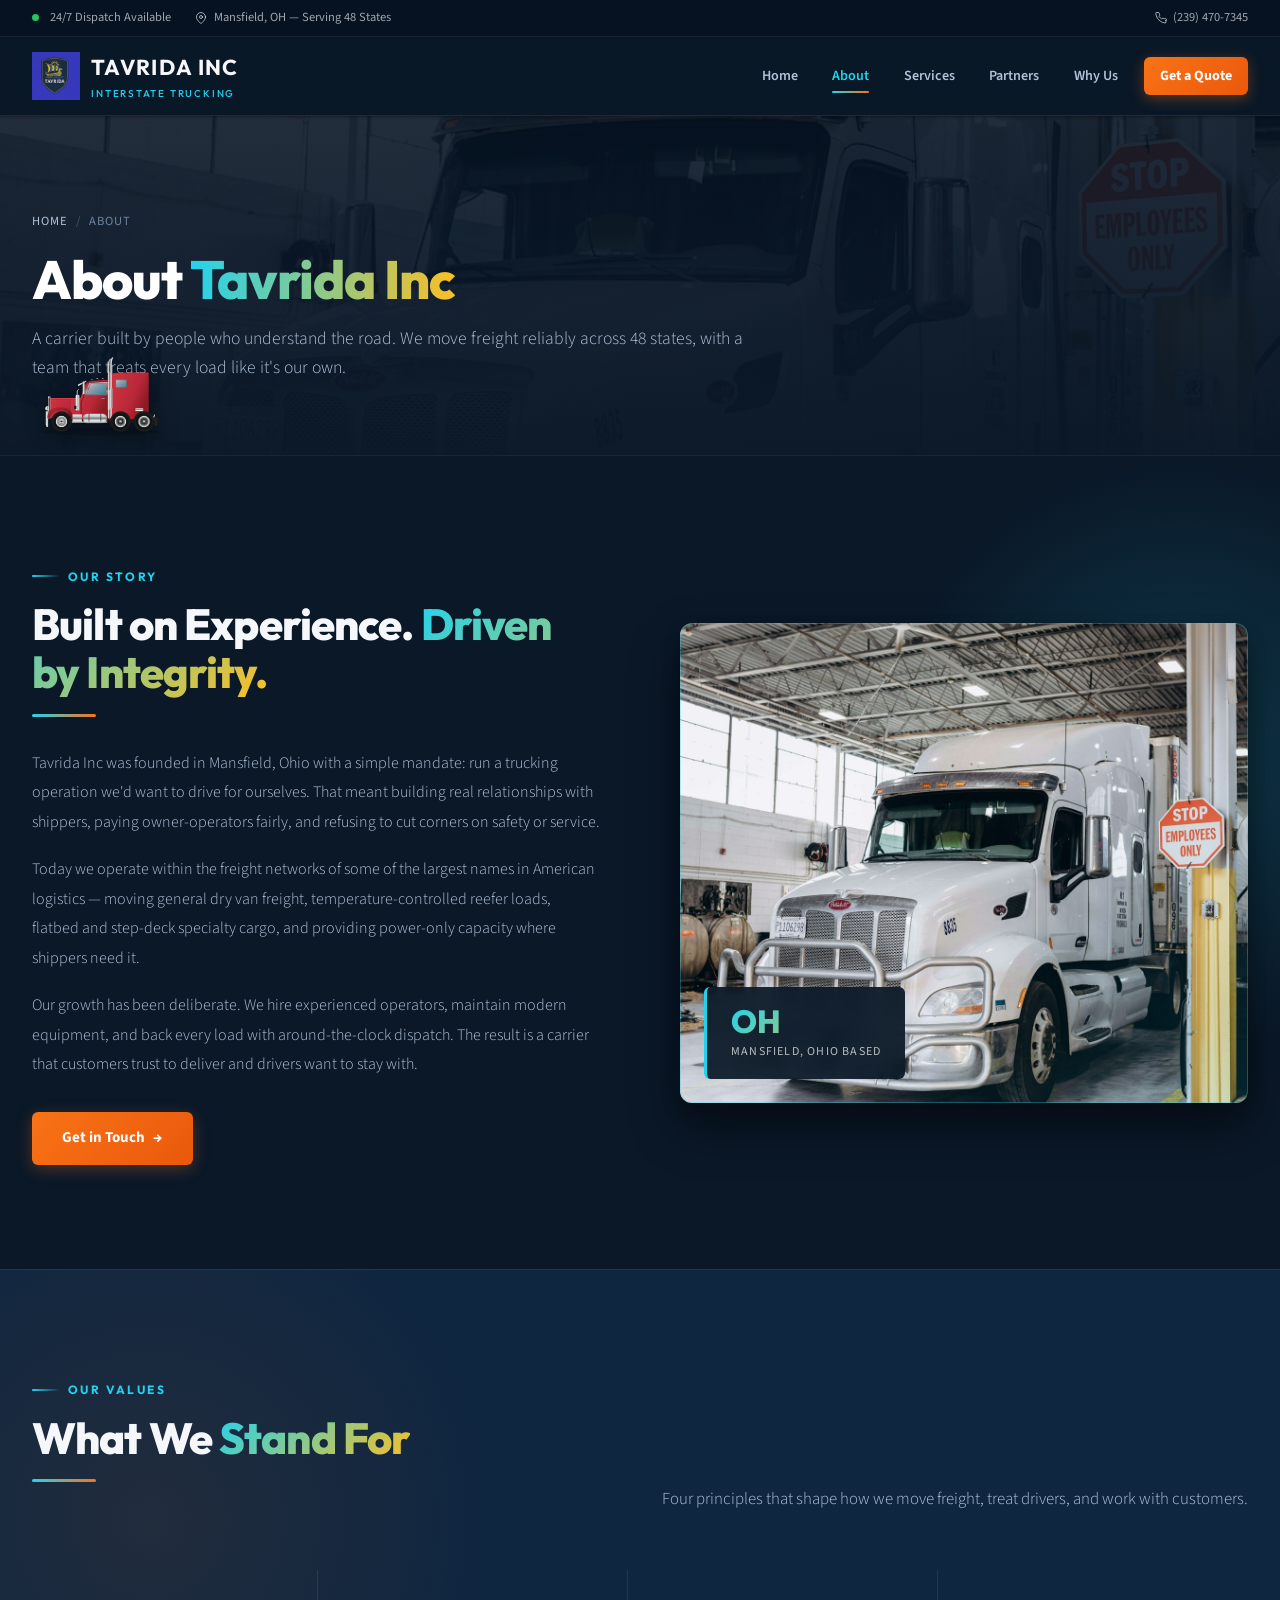
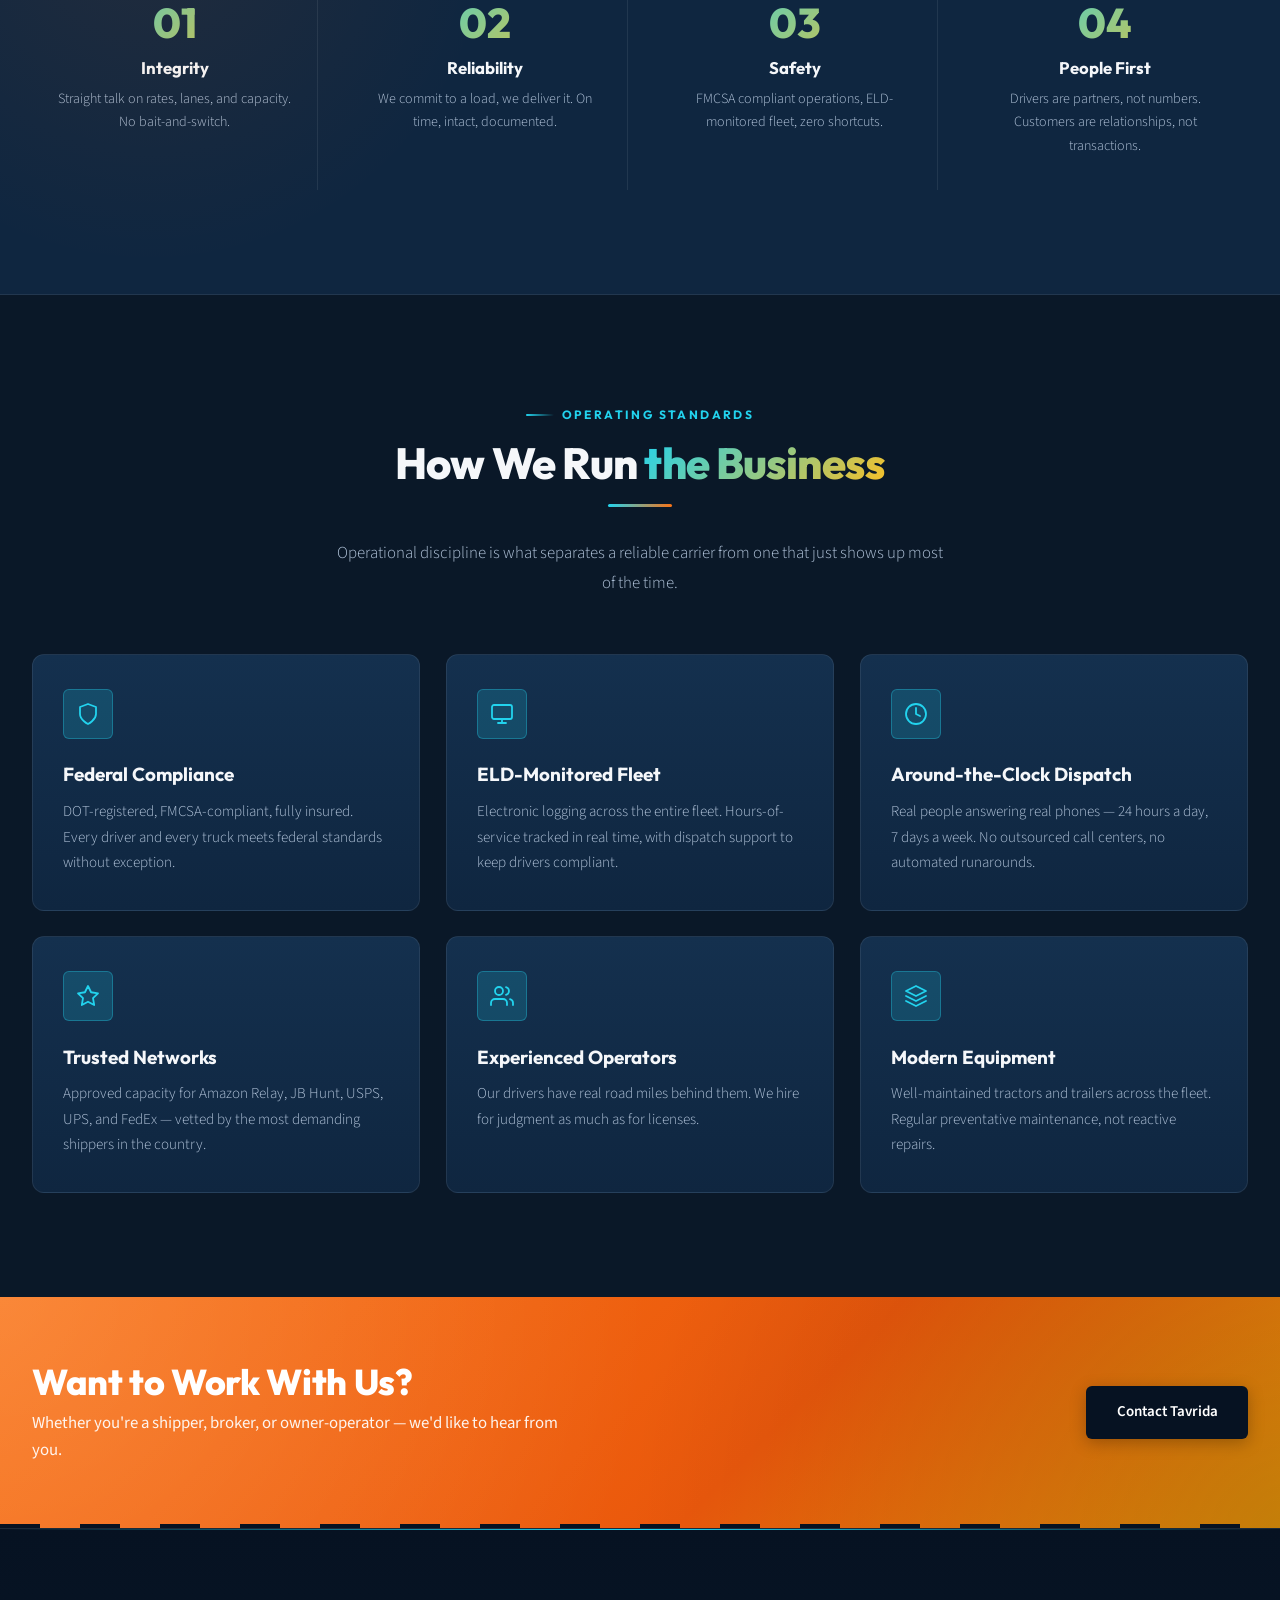
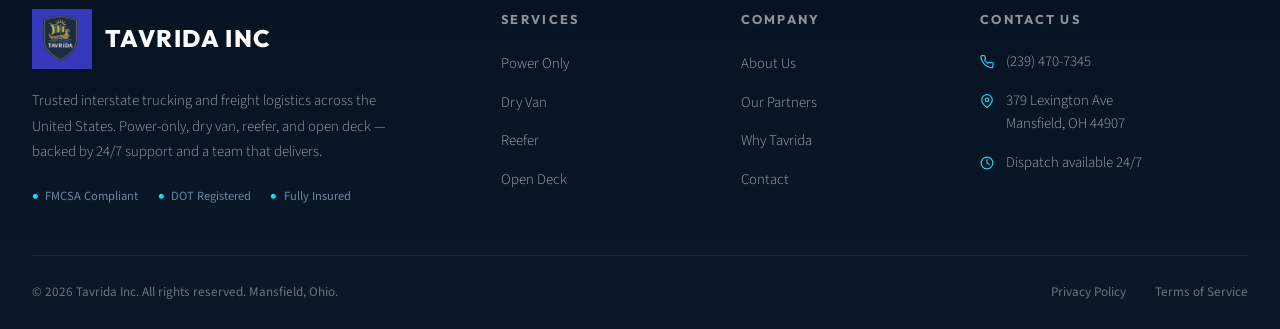
==== commit 1ce25ced: "Full site redesign: vibrant palette, animated SVG trucks, US route map - Color palette: navy base + " ====
--- a/about/index.html
+++ b/about/index.html
@@ -16,7 +16,7 @@
   <div class="topbar">
     <div class="topbar-inner">
       <div class="topbar-left">
-        <span><svg viewBox="0 0 24 24"><circle cx="12" cy="12" r="10"/><polyline points="12 6 12 12 16 14"/></svg> 24/7 Dispatch Available</span>
+        <span><span class="live-dot"></span> 24/7 Dispatch Available</span>
         <span><svg viewBox="0 0 24 24"><path d="M21 10c0 7-9 13-9 13s-9-6-9-13a9 9 0 0 1 18 0z"/><circle cx="12" cy="10" r="3"/></svg> Mansfield, OH — Serving 48 States</span>
       </div>
       <div class="topbar-right">
@@ -44,31 +44,30 @@
   </nav>
 
   <!-- PAGE HERO -->
-  <section class="page-hero" style="--bg:url('https://images.unsplash.com/photo-1519003722824-194d4455a60c?w=1920&auto=format&fit=crop&q=85');">
-    <div class="page-hero" style="position:absolute;inset:0;"></div>
+  <section class="page-hero" style="--bg:url('/assets/img/about.jpg');">
     <div class="container">
       <div class="breadcrumb"><a href="/">Home</a><span class="sep">/</span>About</div>
-      <h1 class="reveal">About Tavrida Inc</h1>
+      <h1 class="reveal">About <span class="accent">Tavrida Inc</span></h1>
       <p class="lead reveal reveal-delay-1">A carrier built by people who understand the road. We move freight reliably across 48 states, with a team that treats every load like it's our own.</p>
     </div>
+    <div class="page-hero-truck" data-truck="page-hero" aria-hidden="true"></div>
   </section>
 
   <!-- COMPANY STORY -->
   <section class="about">
     <div class="container">
       <div class="about-grid">
-        <div class="about-copy reveal">
+        <div class="about-copy reveal-left">
           <div class="eyebrow">Our Story</div>
-          <h2 class="section-h">Built on Experience. Driven by Integrity.</h2>
+          <h2 class="section-h">Built on Experience. <span class="accent">Driven by Integrity.</span></h2>
           <div class="section-divider"></div>
           <p>Tavrida Inc was founded in Mansfield, Ohio with a simple mandate: run a trucking operation we'd want to drive for ourselves. That meant building real relationships with shippers, paying owner-operators fairly, and refusing to cut corners on safety or service.</p>
           <p>Today we operate within the freight networks of some of the largest names in American logistics — moving general dry van freight, temperature-controlled reefer loads, flatbed and step-deck specialty cargo, and providing power-only capacity where shippers need it.</p>
           <p>Our growth has been deliberate. We hire experienced operators, maintain modern equipment, and back every load with around-the-clock dispatch. The result is a carrier that customers trust to deliver and drivers want to stay with.</p>
           <a href="/contact/" class="btn btn-primary">Get in Touch</a>
         </div>
-        <div class="about-img-wrap reveal reveal-delay-2">
-          <!-- TODO: replace with photo of YOUR yard, team, or trucks -->
-          <img src="https://images.unsplash.com/photo-1592838064575-70ed626d3a0e?w=900&auto=format&fit=crop&q=85" alt="Tavrida Inc trucking operations" />
+        <div class="about-img-wrap reveal-right reveal-delay-2">
+          <img src="/assets/img/about.jpg" alt="American semi truck at a logistics yard" />
           <div class="about-badge">
             <div class="num">OH</div>
             <div class="lbl">Mansfield, Ohio Based</div>
@@ -84,7 +83,7 @@
       <div class="services-header">
         <div class="reveal">
           <div class="eyebrow">Our Values</div>
-          <h2 class="section-h">What We Stand For</h2>
+          <h2 class="section-h">What We <span class="accent">Stand For</span></h2>
           <div class="section-divider"></div>
         </div>
         <p class="section-sub reveal reveal-delay-1">Four principles that shape how we move freight, treat drivers, and work with customers.</p>
@@ -117,11 +116,11 @@
   <!-- FEATURE GRID -->
   <section class="partners">
     <div class="container">
-      <div class="partners-hd reveal">
+      <div class="partners-hd center reveal">
         <div class="eyebrow">Operating Standards</div>
-        <h2 class="section-h">How We Run the Business</h2>
-        <div class="section-divider"></div>
-        <p class="section-sub">Operational discipline is what separates a reliable carrier from one that just shows up most of the time.</p>
+        <h2 class="section-h">How We Run <span class="accent">the Business</span></h2>
+        <div class="section-divider section-divider-center"></div>
+        <p class="section-sub" style="margin: 0 auto;">Operational discipline is what separates a reliable carrier from one that just shows up most of the time.</p>
       </div>
       <div class="feature-grid">
         <div class="feature-card reveal">
@@ -214,15 +213,6 @@
     </div>
   </footer>
 
-  <script>
-    function toggleNav() { document.getElementById('navLinks').classList.toggle('open'); }
-    const io = new IntersectionObserver((entries) => {
-      entries.forEach(e => { if (e.isIntersecting) { e.target.classList.add('visible'); io.unobserve(e.target); } });
-    }, { threshold: 0.1 });
-    document.querySelectorAll('.reveal').forEach(el => {
-      if (el.getBoundingClientRect().top < window.innerHeight) el.classList.add('visible');
-      else io.observe(el);
-    });
-  </script>
+  <script src="/assets/js/site.js"></script>
 </body>
 </html>
--- a/assets/css/site.css
+++ b/assets/css/site.css
@@ -1,41 +1,65 @@
 /* =====================================================================
-   TAVRIDA INC — site stylesheet
-   Shared across all pages. Edit here, applies everywhere.
+   TAVRIDA INC — site stylesheet (v2: vibrant navy + animations)
    ===================================================================== */
 
 *, *::before, *::after { box-sizing: border-box; margin: 0; padding: 0; }
 
 :root {
-  --bg-main:    #0b1a2e;
-  --bg-alt:     #132d4a;
-  --bg-card:    #1a3a5c;
-  --bg-deep:    #081626;
-  --text-main:  #f5f4f0;
-  --text-sec:   #a3b5ca;
+  /* Base navy — keep the trucking-pro feel */
+  --bg-main:    #0a1828;
+  --bg-alt:     #0f2640;
+  --bg-card:    #14304e;
+  --bg-deep:    #061222;
+  --bg-glass:   rgba(20, 48, 78, 0.55);
+
+  /* Text */
+  --text-main:  #f5f7fa;
+  --text-sec:   #b0c2d8;
   --text-dim:   #6e84a0;
-  --border-gold:rgba(200,152,44,0.25);
+
+  /* Borders / overlays */
+  --border-gold:rgba(245, 158, 11, 0.28);
+  --border-cyan:rgba(34, 211, 238, 0.32);
   --border-soft:rgba(255,255,255,0.08);
-  --navy:       #0b1a2e;
-  --navy-mid:   #132d4a;
-  --navy-soft:  #1a3a5c;
-  --blue:       #2a5f9e;
-  --blue-light: #3a75b8;
-  --accent:     #c8982c;
-  --accent-hover:#b5891f;
-  --accent-light:#e8c45a;
-  --gold-glow:  rgba(200,152,44,0.15);
-  --white:      #ffffff;
-  --off-white:  #f5f4f0;
-  --border:     #d5d2c8;
-  --radius:     4px;
-  --radius-lg:  8px;
-  --max:        1240px;
-  --max-narrow: 960px;
+
+  /* Brand navy palette */
+  --navy:       #0a1828;
+  --navy-mid:   #0f2640;
+  --navy-soft:  #14304e;
+  --navy-deep:  #061222;
+
+  /* Vibrant accents */
+  --cyan:       #22d3ee;
+  --cyan-hot:   #06b6d4;
+  --cyan-glow:  rgba(34, 211, 238, 0.18);
+  --orange:     #f97316;
+  --orange-hot: #ea580c;
+  --orange-light:#fb923c;
+  --amber:      #f59e0b;
+  --amber-light:#fbbf24;
+  --gold-glow:  rgba(245, 158, 11, 0.18);
+
+  /* Legacy aliases (keep old HTML working) */
+  --accent:        #f59e0b;
+  --accent-hover:  #d97706;
+  --accent-light:  #fbbf24;
+  --blue:          #3a75b8;
+  --blue-light:    #60a5fa;
+  --white:         #ffffff;
+  --off-white:     #f5f7fa;
+  --border:        #d5d2c8;
+
+  --radius:     6px;
+  --radius-lg:  12px;
+  --max:        1280px;
+  --max-narrow: 980px;
   --font-head:  'Outfit', sans-serif;
   --font-body:  'Source Sans 3', sans-serif;
-  --shadow-sm:  0 1px 3px rgba(0,0,0,0.20), 0 1px 2px rgba(0,0,0,0.12);
-  --shadow-md:  0 4px 16px rgba(0,0,0,0.28), 0 2px 6px rgba(0,0,0,0.16);
-  --shadow-lg:  0 16px 40px rgba(0,0,0,0.35), 0 6px 14px rgba(0,0,0,0.18);
+  --shadow-sm:  0 1px 3px rgba(0,0,0,0.25), 0 1px 2px rgba(0,0,0,0.12);
+  --shadow-md:  0 8px 24px rgba(0,0,0,0.32), 0 2px 8px rgba(0,0,0,0.18);
+  --shadow-lg:  0 24px 50px rgba(0,0,0,0.45), 0 8px 18px rgba(0,0,0,0.22);
+  --shadow-cyan:0 8px 28px rgba(34, 211, 238, 0.28);
+  --shadow-orange:0 8px 28px rgba(249, 115, 22, 0.28);
   --transition: 0.25s ease;
 }
 
@@ -48,6 +72,7 @@
   font-size: 16px;
   -webkit-font-smoothing: antialiased;
   -moz-osx-font-smoothing: grayscale;
+  overflow-x: hidden;
 }
 
 a { color: inherit; text-decoration: none; }
@@ -56,35 +81,119 @@
 .container { max-width: var(--max); margin: 0 auto; padding: 0 2rem; }
 .container-narrow { max-width: var(--max-narrow); margin: 0 auto; padding: 0 2rem; }
 
-/* ---------- Scroll reveal ---------- */
-.reveal { opacity: 0; transform: translateY(22px); transition: opacity 0.6s ease, transform 0.6s ease; }
+/* =====================================================================
+   ANIMATIONS / KEYFRAMES
+   ===================================================================== */
+
+@keyframes drive {
+  0%   { transform: translateX(110vw); }
+  100% { transform: translateX(-30vw); }
+}
+@keyframes drive-slow {
+  0%   { transform: translateX(115vw); }
+  100% { transform: translateX(-25vw); }
+}
+@keyframes wheel-spin {
+  /* Truck moves right-to-left, wheels rotate counter-clockwise */
+  100% { transform: rotate(-360deg); }
+}
+@keyframes road-dash {
+  /* Period equals one dash-cycle (80px) — keeps pattern seamless, no jump.
+     Positive shift makes the pattern visually move LEFT-TO-RIGHT. */
+  0%   { background-position: 0 0; }
+  100% { background-position: 80px 0; }
+}
+@keyframes exhaust-puff {
+  0%   { transform: translate(0,0) scale(0.6); opacity: 0.7; }
+  100% { transform: translate(-40px, -20px) scale(1.6); opacity: 0; }
+}
+@keyframes bob {
+  0%, 100% { transform: translateY(0); }
+  50%      { transform: translateY(-1.5px); }
+}
+@keyframes float {
+  0%, 100% { transform: translateY(0); }
+  50%      { transform: translateY(-8px); }
+}
+@keyframes pulse-dot {
+  0%, 100% { box-shadow: 0 0 0 0 currentColor; }
+  50%      { box-shadow: 0 0 0 10px transparent; }
+}
+@keyframes route-draw {
+  0%   { stroke-dashoffset: 1400; }
+  100% { stroke-dashoffset: 0; }
+}
+@keyframes blink {
+  50% { opacity: 0; }
+}
+@keyframes shimmer {
+  0%   { background-position: -200% 0; }
+  100% { background-position: 200% 0; }
+}
+@keyframes gradient-shift {
+  0%, 100% { background-position: 0% 50%; }
+  50%      { background-position: 100% 50%; }
+}
+@keyframes count-in {
+  0%   { opacity: 0; transform: translateY(8px); }
+  100% { opacity: 1; transform: translateY(0); }
+}
+@keyframes truck-roll-in {
+  0%   { transform: translateX(-120%); opacity: 0; }
+  100% { transform: translateX(0); opacity: 1; }
+}
+
+/* Scroll reveal */
+.reveal { opacity: 0; transform: translateY(28px); transition: opacity 0.7s ease, transform 0.7s cubic-bezier(0.25, 0.46, 0.45, 0.94); }
 .reveal.visible { opacity: 1; transform: none; }
 .reveal-delay-1 { transition-delay: 0.1s; }
 .reveal-delay-2 { transition-delay: 0.2s; }
 .reveal-delay-3 { transition-delay: 0.3s; }
 .reveal-delay-4 { transition-delay: 0.4s; }
-
-/* ---------- Top bar (contact strip) ---------- */
-.topbar { background: var(--bg-deep); padding: 0.5rem 0; border-bottom: 1px solid var(--border-soft); }
+.reveal-delay-5 { transition-delay: 0.5s; }
+
+.reveal-left { opacity: 0; transform: translateX(-40px); transition: opacity 0.8s ease, transform 0.8s cubic-bezier(0.25, 0.46, 0.45, 0.94); }
+.reveal-left.visible { opacity: 1; transform: none; }
+.reveal-right { opacity: 0; transform: translateX(40px); transition: opacity 0.8s ease, transform 0.8s cubic-bezier(0.25, 0.46, 0.45, 0.94); }
+.reveal-right.visible { opacity: 1; transform: none; }
+
+@media (prefers-reduced-motion: reduce) {
+  *, *::before, *::after { animation-duration: 0.01ms !important; transition-duration: 0.01ms !important; }
+  .reveal, .reveal-left, .reveal-right { opacity: 1; transform: none; }
+}
+
+/* =====================================================================
+   TOPBAR
+   ===================================================================== */
+.topbar { background: var(--bg-deep); padding: 0.5rem 0; border-bottom: 1px solid var(--border-soft); position: relative; z-index: 50; }
 .topbar-inner { max-width: var(--max); margin: 0 auto; padding: 0 2rem; display: flex; justify-content: space-between; gap: 1.5rem; flex-wrap: wrap; }
 .topbar-left, .topbar-right { display: flex; gap: 1.5rem; flex-wrap: wrap; }
 .topbar a, .topbar span { font-size: 0.78rem; color: rgba(255,255,255,0.62); display: inline-flex; align-items: center; gap: 0.4rem; transition: color 0.2s; }
-.topbar a:hover { color: var(--accent-light); }
+.topbar a:hover { color: var(--cyan); }
 .topbar svg { width: 12px; height: 12px; stroke: currentColor; fill: none; stroke-width: 2; stroke-linecap: round; stroke-linejoin: round; }
-
-/* ---------- Nav ---------- */
+.topbar .live-dot {
+  width: 7px; height: 7px; border-radius: 50%;
+  background: #22c55e; color: #22c55e;
+  animation: pulse-dot 2s infinite;
+  margin-right: 0.3rem;
+}
+
+/* =====================================================================
+   NAV
+   ===================================================================== */
 nav.site-nav {
   position: sticky; top: 0; z-index: 100;
-  background: rgba(11,26,46,0.96);
-  backdrop-filter: blur(8px);
-  -webkit-backdrop-filter: blur(8px);
-  border-bottom: 1px solid var(--border-gold);
+  background: rgba(10, 24, 40, 0.92);
+  backdrop-filter: blur(12px) saturate(140%);
+  -webkit-backdrop-filter: blur(12px) saturate(140%);
+  border-bottom: 1px solid var(--border-soft);
   box-shadow: var(--shadow-sm);
 }
 .nav-inner { max-width: var(--max); margin: 0 auto; padding: 0 2rem; height: 78px; display: flex; align-items: center; justify-content: space-between; }
 .nav-logo { font-family: var(--font-head); font-size: 1.35rem; font-weight: 700; letter-spacing: 0.06em; color: var(--text-main); display: flex; align-items: center; gap: 0.7rem; }
-.nav-logo img { height: 48px; width: auto; flex-shrink: 0; }
-.nav-logo small { display: block; font-size: 0.62rem; font-weight: 500; letter-spacing: 0.18em; color: var(--accent); margin-top: 2px; }
+.nav-logo img { height: 48px; width: auto; flex-shrink: 0; transition: transform 0.4s ease; }
+.nav-logo:hover img { transform: rotate(-6deg) scale(1.05); }
+.nav-logo small { display: block; font-size: 0.62rem; font-weight: 500; letter-spacing: 0.18em; color: var(--cyan); margin-top: 2px; }
 .nav-links { display: flex; gap: 0.15rem; list-style: none; align-items: center; }
 .nav-links a {
   font-size: 0.88rem; font-weight: 600;
@@ -94,330 +203,854 @@
   position: relative;
 }
 .nav-links a:hover { color: var(--text-main); background: var(--bg-alt); }
-.nav-links a.active { color: var(--accent-light); }
+.nav-links a.active { color: var(--cyan); }
 .nav-links a.active::after {
   content: ''; position: absolute; left: 1rem; right: 1rem; bottom: 2px;
-  height: 2px; background: var(--accent); border-radius: 2px;
-}
-.nav-cta { background: var(--accent) !important; color: var(--navy) !important; font-weight: 700 !important; margin-left: 0.5rem; }
-.nav-cta:hover { background: var(--accent-light) !important; color: var(--navy) !important; }
+  height: 2px; background: linear-gradient(90deg, var(--cyan), var(--orange)); border-radius: 2px;
+}
+.nav-cta {
+  background: linear-gradient(135deg, var(--orange), var(--orange-hot)) !important;
+  color: white !important; font-weight: 700 !important;
+  margin-left: 0.5rem;
+  box-shadow: 0 4px 14px rgba(249, 115, 22, 0.35);
+}
+.nav-cta:hover { box-shadow: 0 6px 22px rgba(249, 115, 22, 0.55); transform: translateY(-1px); }
 .nav-cta.active::after { display: none; }
 
 .hamburger { display: none; flex-direction: column; gap: 5px; cursor: pointer; padding: 6px; }
 .hamburger span { display: block; width: 24px; height: 2px; background: var(--text-main); border-radius: 2px; transition: 0.2s; }
 
-/* ---------- Buttons ---------- */
+/* =====================================================================
+   BUTTONS
+   ===================================================================== */
 .btn {
   display: inline-flex; align-items: center; gap: 0.5rem;
-  padding: 0.85rem 1.9rem;
+  padding: 0.9rem 1.9rem;
   border-radius: var(--radius);
   font-family: var(--font-body);
-  font-size: 0.92rem; font-weight: 600;
+  font-size: 0.94rem; font-weight: 600;
   cursor: pointer; border: none;
-  transition: all 0.2s ease;
+  transition: all 0.25s ease;
   text-align: center;
-}
-.btn-primary { background: var(--accent); color: var(--navy); font-weight: 700; }
-.btn-primary:hover { background: var(--accent-light); transform: translateY(-1px); box-shadow: 0 4px 20px rgba(200,152,44,0.3); }
-.btn-outline { background: transparent; color: white; border: 2px solid rgba(255,255,255,0.45); }
-.btn-outline:hover { border-color: white; background: rgba(255,255,255,0.06); transform: translateY(-1px); }
-.btn-navy { background: var(--navy); color: white; border: 1px solid var(--border-gold); }
-.btn-navy:hover { background: var(--navy-mid); transform: translateY(-1px); }
-.btn-ghost { background: transparent; color: var(--accent-light); padding: 0.5rem 0; }
-.btn-ghost::after { content: '→'; margin-left: 0.3rem; transition: transform 0.2s; }
-.btn-ghost:hover::after { transform: translateX(4px); }
-
-/* ---------- Hero (home — cinematic) ---------- */
-.hero { position: relative; min-height: 720px; display: flex; align-items: center; overflow: hidden; }
+  position: relative;
+  overflow: hidden;
+}
+.btn-primary {
+  background: linear-gradient(135deg, var(--orange), var(--orange-hot));
+  color: white; font-weight: 700;
+  box-shadow: 0 4px 16px rgba(249, 115, 22, 0.3);
+}
+.btn-primary:hover { transform: translateY(-2px); box-shadow: 0 10px 28px rgba(249, 115, 22, 0.5); }
+.btn-primary::after {
+  content: '→'; transition: transform 0.3s;
+}
+.btn-primary:hover::after { transform: translateX(4px); }
+
+.btn-outline { background: transparent; color: white; border: 2px solid rgba(255,255,255,0.4); }
+.btn-outline:hover { border-color: var(--cyan); background: var(--cyan-glow); color: var(--cyan); transform: translateY(-2px); }
+
+.btn-navy { background: var(--navy-mid); color: white; border: 1px solid var(--border-cyan); }
+.btn-navy:hover { background: var(--navy-soft); border-color: var(--cyan); transform: translateY(-2px); box-shadow: var(--shadow-md); }
+
+.btn-cyan {
+  background: linear-gradient(135deg, var(--cyan), var(--cyan-hot));
+  color: var(--navy-deep); font-weight: 700;
+  box-shadow: 0 4px 16px rgba(34, 211, 238, 0.32);
+}
+.btn-cyan:hover { transform: translateY(-2px); box-shadow: 0 10px 28px rgba(34, 211, 238, 0.5); }
+
+.btn-ghost {
+  background: transparent; color: var(--cyan);
+  padding: 0.5rem 0; font-weight: 600;
+}
+.btn-ghost::after { content: '→'; margin-left: 0.35rem; transition: transform 0.25s; display: inline-block; }
+.btn-ghost:hover { color: var(--orange); }
+.btn-ghost:hover::after { transform: translateX(5px); }
+
+/* =====================================================================
+   HERO — animated highway scene
+   ===================================================================== */
+.hero {
+  position: relative; min-height: 760px;
+  display: flex; align-items: center;
+  overflow: hidden;
+  background: linear-gradient(180deg, var(--bg-deep) 0%, var(--bg-main) 70%, var(--bg-alt) 100%);
+}
 .hero-bg {
   position: absolute; inset: 0;
   background-position: center; background-size: cover; background-repeat: no-repeat;
+  opacity: 0.55;
 }
 .hero-bg::after {
   content: ''; position: absolute; inset: 0;
   background:
     linear-gradient(95deg,
-      rgba(8,22,38,0.92) 0%,
-      rgba(8,22,38,0.78) 28%,
-      rgba(8,22,38,0.45) 50%,
-      rgba(8,22,38,0.10) 75%,
-      rgba(200,152,44,0.05) 100%);
-}
-.hero-content { position: relative; z-index: 2; max-width: 640px; padding: 6rem 0; }
+      rgba(6,18,34,0.96) 0%,
+      rgba(6,18,34,0.86) 28%,
+      rgba(10,24,40,0.55) 55%,
+      rgba(34,211,238,0.08) 100%);
+}
+/* Animated grid overlay */
+.hero::before {
+  content: '';
+  position: absolute; inset: 0;
+  background-image:
+    linear-gradient(rgba(34,211,238,0.06) 1px, transparent 1px),
+    linear-gradient(90deg, rgba(34,211,238,0.06) 1px, transparent 1px);
+  background-size: 60px 60px;
+  mask-image: radial-gradient(ellipse at top right, black 0%, transparent 70%);
+  -webkit-mask-image: radial-gradient(ellipse at top right, black 0%, transparent 70%);
+  pointer-events: none;
+}
+
+/* Driving SVG truck silhouette across bottom of hero */
+.hero-truck-track {
+  position: absolute;
+  left: 0; right: 0; bottom: 6%;
+  height: 120px;
+  pointer-events: none;
+  z-index: 1;
+  overflow: hidden;
+}
+.hero-truck {
+  position: absolute;
+  bottom: 0;
+  width: 460px; height: 140px;
+  animation: drive 26s linear infinite;
+  will-change: transform;
+  filter: drop-shadow(0 6px 18px rgba(0,0,0,0.6));
+}
+.hero-truck svg { width: 100%; height: 100%; display: block; }
+.hero-truck .wheel { animation: wheel-spin 0.55s linear infinite; will-change: transform; }
+
+.hero-road {
+  position: absolute; left: 0; right: 0; bottom: 0; height: 6%;
+  background: linear-gradient(180deg, #1a2a3e 0%, #0d1929 100%);
+  border-top: 1px solid rgba(34,211,238,0.15);
+}
+.hero-road::before {
+  content: ''; position: absolute;
+  left: 0; right: 0; top: 50%; height: 3px;
+  background: repeating-linear-gradient(90deg, var(--amber) 0 40px, transparent 40px 80px);
+  background-size: 80px 100%;
+  animation: road-dash 1.2s linear infinite;
+}
+
+.hero-content { position: relative; z-index: 2; max-width: 660px; padding: 6rem 0 8rem; }
 .hero-badge {
-  display: inline-flex; align-items: center; gap: 0.5rem;
-  background: rgba(200,152,44,0.12);
-  border: 1px solid rgba(200,152,44,0.4);
-  color: var(--accent-light);
+  display: inline-flex; align-items: center; gap: 0.55rem;
+  background: linear-gradient(135deg, rgba(34,211,238,0.12), rgba(249,115,22,0.10));
+  border: 1px solid var(--border-cyan);
+  color: var(--cyan);
   font-family: var(--font-head);
-  font-size: 0.72rem; font-weight: 700; letter-spacing: 0.16em; text-transform: uppercase;
-  padding: 0.45rem 0.95rem; border-radius: var(--radius);
+  font-size: 0.74rem; font-weight: 700; letter-spacing: 0.16em; text-transform: uppercase;
+  padding: 0.5rem 1rem; border-radius: 999px;
   margin-bottom: 1.6rem;
-}
-.hero-badge::before { content: ''; width: 6px; height: 6px; border-radius: 50%; background: var(--accent-light); box-shadow: 0 0 8px var(--accent-light); }
+  backdrop-filter: blur(6px);
+}
+.hero-badge::before {
+  content: ''; width: 7px; height: 7px; border-radius: 50%;
+  background: var(--cyan);
+  box-shadow: 0 0 10px var(--cyan);
+  animation: pulse-dot 2s infinite;
+}
+
 .hero h1 {
   font-family: var(--font-head);
-  font-size: clamp(2.8rem, 5.4vw, 4.6rem);
-  font-weight: 700; line-height: 1.02; color: #fff;
-  margin-bottom: 1.4rem; letter-spacing: -0.01em;
-}
-.hero h1 .accent { color: var(--accent-light); }
-.hero-sub { font-size: 1.1rem; font-weight: 300; color: rgba(255,255,255,0.85); line-height: 1.7; max-width: 520px; margin-bottom: 2.4rem; }
+  font-size: clamp(2.9rem, 5.6vw, 5rem);
+  font-weight: 800; line-height: 1.0; color: #fff;
+  margin-bottom: 1.4rem; letter-spacing: -0.02em;
+}
+.hero h1 .accent {
+  background: linear-gradient(135deg, var(--cyan) 0%, var(--amber-light) 60%, var(--orange) 100%);
+  -webkit-background-clip: text; background-clip: text; color: transparent;
+  background-size: 200% 200%;
+  animation: gradient-shift 6s ease-in-out infinite;
+}
+
+.hero-sub { font-size: 1.13rem; font-weight: 300; color: rgba(255,255,255,0.86); line-height: 1.7; max-width: 540px; margin-bottom: 2.4rem; }
 .hero-actions { display: flex; gap: 1rem; flex-wrap: wrap; }
 .hero-trust { margin-top: 3rem; display: flex; gap: 2rem; flex-wrap: wrap; align-items: center; }
-.hero-trust-item { display: flex; align-items: center; gap: 0.6rem; color: rgba(255,255,255,0.7); font-size: 0.85rem; }
-.hero-trust-item svg { width: 18px; height: 18px; stroke: var(--accent-light); fill: none; stroke-width: 2; stroke-linecap: round; stroke-linejoin: round; }
-
-/* ---------- Page hero (sub-pages — shorter) ---------- */
+.hero-trust-item { display: flex; align-items: center; gap: 0.6rem; color: rgba(255,255,255,0.78); font-size: 0.86rem; font-weight: 500; }
+.hero-trust-item svg { width: 18px; height: 18px; stroke: var(--cyan); fill: none; stroke-width: 2; stroke-linecap: round; stroke-linejoin: round; }
+
+/* Page hero (sub-pages) */
 .page-hero {
   position: relative;
-  padding: 6rem 0 4rem;
+  padding: 6rem 0 4.5rem;
   background: linear-gradient(180deg, var(--bg-deep) 0%, var(--bg-main) 100%);
-  border-bottom: 1px solid var(--border-gold);
+  border-bottom: 1px solid var(--border-soft);
   overflow: hidden;
 }
 .page-hero::before {
   content: ''; position: absolute; inset: 0;
+  background: var(--bg, none);
   background-position: center; background-size: cover; background-repeat: no-repeat;
-  opacity: 0.18;
+  opacity: 0.22;
 }
 .page-hero::after {
   content: ''; position: absolute; inset: 0;
-  background: linear-gradient(180deg, rgba(8,22,38,0.4) 0%, rgba(11,26,46,1) 100%);
+  background: linear-gradient(180deg, rgba(6,18,34,0.45) 0%, rgba(10,24,40,0.95) 100%);
 }
 .page-hero .container { position: relative; z-index: 2; }
 .page-hero .breadcrumb { font-size: 0.78rem; color: var(--text-dim); letter-spacing: 0.08em; text-transform: uppercase; margin-bottom: 1.2rem; }
-.page-hero .breadcrumb a { color: var(--text-sec); }
-.page-hero .breadcrumb a:hover { color: var(--accent-light); }
+.page-hero .breadcrumb a { color: var(--text-sec); transition: color 0.2s; }
+.page-hero .breadcrumb a:hover { color: var(--cyan); }
 .page-hero .breadcrumb .sep { margin: 0 0.5rem; opacity: 0.5; }
 .page-hero h1 {
   font-family: var(--font-head);
-  font-size: clamp(2.2rem, 4vw, 3.4rem);
-  font-weight: 700; line-height: 1.1; color: #fff;
-  margin-bottom: 1rem; letter-spacing: -0.01em;
-}
-.page-hero p.lead { font-size: 1.1rem; font-weight: 300; color: var(--text-sec); max-width: 680px; line-height: 1.7; }
-
-/* ---------- Stats bar ---------- */
-.stats-bar { background: linear-gradient(180deg, var(--bg-main) 0%, var(--bg-alt) 100%); position: relative; border-top: 3px solid var(--accent); border-bottom: 1px solid var(--border-gold); }
+  font-size: clamp(2.4rem, 4.2vw, 3.6rem);
+  font-weight: 800; line-height: 1.05; color: #fff;
+  margin-bottom: 1rem; letter-spacing: -0.02em;
+}
+.page-hero h1 .accent {
+  background: linear-gradient(90deg, var(--cyan), var(--amber-light));
+  -webkit-background-clip: text; background-clip: text; color: transparent;
+}
+.page-hero p.lead { font-size: 1.1rem; font-weight: 300; color: var(--text-sec); max-width: 720px; line-height: 1.7; }
+
+/* Decorative driving truck for page heroes */
+.page-hero-truck {
+  position: absolute; bottom: 6px; left: 0;
+  width: 200px; height: 110px;
+  animation: drive 28s linear infinite;
+  opacity: 0.92;
+  z-index: 2;
+  will-change: transform;
+  filter: drop-shadow(0 4px 12px rgba(0,0,0,0.45));
+}
+.page-hero-truck svg { width: 100%; height: 100%; display: block; }
+.page-hero-truck .wheel { animation: wheel-spin 0.55s linear infinite; will-change: transform; }
+
+/* =====================================================================
+   STATS BAR
+   ===================================================================== */
+.stats-bar {
+  background: linear-gradient(180deg, var(--bg-main) 0%, var(--bg-alt) 100%);
+  position: relative;
+  border-top: 3px solid;
+  border-image: linear-gradient(90deg, var(--cyan), var(--orange)) 1;
+  border-bottom: 1px solid var(--border-soft);
+  overflow: hidden;
+}
+.stats-bar::before {
+  content: '';
+  position: absolute; top: -1px; left: 0; right: 0; height: 3px;
+  background: linear-gradient(90deg, var(--cyan) 0%, var(--amber) 50%, var(--orange) 100%);
+  background-size: 200% 100%;
+  animation: gradient-shift 8s ease-in-out infinite;
+}
 .stats-grid { display: grid; grid-template-columns: repeat(4, 1fr); }
-.stat-item { padding: 2.4rem 1.5rem; text-align: center; border-right: 1px solid rgba(255,255,255,0.07); }
+.stat-item { padding: 2.6rem 1.5rem; text-align: center; border-right: 1px solid rgba(255,255,255,0.07); position: relative; }
 .stat-item:last-child { border-right: none; }
-.stat-num { font-family: var(--font-head); font-size: 2.6rem; font-weight: 700; color: var(--accent-light); line-height: 1; margin-bottom: 0.35rem; }
-.stat-label { font-size: 0.78rem; letter-spacing: 0.1em; text-transform: uppercase; color: rgba(255,255,255,0.5); font-weight: 600; }
-
-/* ---------- Sections ---------- */
-section { padding: 6.5rem 0; }
+.stat-item:hover { background: rgba(34, 211, 238, 0.04); }
+.stat-num {
+  font-family: var(--font-head);
+  font-size: 2.8rem; font-weight: 800;
+  background: linear-gradient(135deg, var(--cyan), var(--amber-light));
+  -webkit-background-clip: text; background-clip: text; color: transparent;
+  line-height: 1; margin-bottom: 0.4rem;
+  letter-spacing: -0.02em;
+}
+.stat-label { font-size: 0.78rem; letter-spacing: 0.12em; text-transform: uppercase; color: rgba(255,255,255,0.55); font-weight: 600; }
+.stat-item svg { width: 22px; height: 22px; stroke: var(--cyan); fill: none; stroke-width: 1.8; stroke-linecap: round; stroke-linejoin: round; margin-bottom: 0.6rem; opacity: 0.7; }
+
+/* =====================================================================
+   SECTIONS / TYPOGRAPHY
+   ===================================================================== */
+section { padding: 6.5rem 0; position: relative; }
 section.tight { padding: 4.5rem 0; }
-.eyebrow { font-family: var(--font-head); font-size: 0.75rem; font-weight: 700; letter-spacing: 0.18em; text-transform: uppercase; color: var(--accent); margin-bottom: 0.8rem; display: inline-flex; align-items: center; gap: 0.5rem; }
-.eyebrow::before { content: ''; width: 24px; height: 2px; background: var(--accent); border-radius: 2px; }
-.section-h { font-family: var(--font-head); font-size: clamp(2rem, 3.2vw, 2.9rem); font-weight: 700; line-height: 1.1; color: var(--text-main); margin-bottom: 1.1rem; letter-spacing: -0.01em; }
-.section-sub { font-size: 1.05rem; font-weight: 300; color: var(--text-sec); line-height: 1.75; max-width: 560px; }
-.section-divider { width: 60px; height: 3px; background: linear-gradient(90deg, var(--accent), var(--accent-light)); border-radius: 2px; margin: 0 0 2rem; }
+.eyebrow {
+  font-family: var(--font-head); font-size: 0.75rem; font-weight: 700;
+  letter-spacing: 0.2em; text-transform: uppercase;
+  color: var(--cyan);
+  margin-bottom: 0.9rem; display: inline-flex; align-items: center; gap: 0.5rem;
+}
+.eyebrow::before {
+  content: ''; width: 28px; height: 2px;
+  background: linear-gradient(90deg, var(--cyan), transparent);
+  border-radius: 2px;
+}
+.section-h {
+  font-family: var(--font-head);
+  font-size: clamp(2.1rem, 3.4vw, 3rem);
+  font-weight: 800; line-height: 1.1; color: var(--text-main);
+  margin-bottom: 1.1rem; letter-spacing: -0.02em;
+}
+.section-h .accent {
+  background: linear-gradient(135deg, var(--cyan), var(--amber-light));
+  -webkit-background-clip: text; background-clip: text; color: transparent;
+}
+.section-sub { font-size: 1.05rem; font-weight: 300; color: var(--text-sec); line-height: 1.75; max-width: 620px; }
+.section-divider {
+  width: 64px; height: 3px;
+  background: linear-gradient(90deg, var(--cyan), var(--orange));
+  border-radius: 2px; margin: 0 0 2rem;
+}
 .section-divider-center { margin: 0 auto 2rem; }
 
-/* ---------- About block ---------- */
-.about { background: var(--bg-main); }
-.about-grid { display: grid; grid-template-columns: 1fr 1fr; gap: 5rem; align-items: center; }
-.about-copy p { font-weight: 300; color: var(--text-sec); line-height: 1.8; margin-bottom: 1.1rem; }
+/* =====================================================================
+   ABOUT
+   ===================================================================== */
+.about { background: var(--bg-main); position: relative; }
+.about::before {
+  content: ''; position: absolute;
+  top: 0; right: -200px; width: 600px; height: 600px;
+  background: radial-gradient(circle, var(--cyan-glow) 0%, transparent 70%);
+  pointer-events: none;
+}
+.about-grid { display: grid; grid-template-columns: 1fr 1fr; gap: 5rem; align-items: center; position: relative; }
+.about-copy p { font-weight: 300; color: var(--text-sec); line-height: 1.85; margin-bottom: 1.1rem; }
 .about-copy p:last-of-type { margin-bottom: 2rem; }
-.about-img-wrap { position: relative; border-radius: var(--radius-lg); overflow: hidden; box-shadow: var(--shadow-lg); }
+.about-img-wrap {
+  position: relative; border-radius: var(--radius-lg); overflow: hidden;
+  box-shadow: var(--shadow-lg);
+  transition: transform 0.5s ease;
+}
+.about-img-wrap:hover { transform: translateY(-4px); box-shadow: var(--shadow-lg), 0 0 0 1px var(--border-cyan); }
 .about-img-wrap::before {
   content: ''; position: absolute; inset: 0;
-  border: 1px solid rgba(200,152,44,0.3); border-radius: var(--radius-lg);
+  border: 1px solid var(--border-cyan); border-radius: var(--radius-lg);
   z-index: 2; pointer-events: none;
 }
-.about-img-wrap img { width: 100%; height: 460px; object-fit: cover; }
-.about-badge { position: absolute; bottom: 1.5rem; left: 1.5rem; background: var(--navy); color: white; padding: 1rem 1.4rem; border-radius: var(--radius); border-left: 3px solid var(--accent); z-index: 2; }
-.about-badge .num { font-family: var(--font-head); font-size: 2rem; font-weight: 700; line-height: 1; color: var(--accent-light); }
-.about-badge .lbl { font-size: 0.75rem; color: rgba(255,255,255,0.65); letter-spacing: 0.08em; margin-top: 0.2rem; }
-
-/* ---------- Services ---------- */
-.services { background: var(--bg-alt); border-top: 1px solid var(--border-gold); border-bottom: 1px solid var(--border-gold); }
-.services-header { display: flex; justify-content: space-between; align-items: flex-end; margin-bottom: 3.5rem; flex-wrap: wrap; gap: 1.5rem; }
-.services-grid { display: grid; grid-template-columns: repeat(2, 1fr); gap: 1.8rem; }
-.svc-card { background: var(--bg-card); border: 1px solid var(--border-gold); border-radius: var(--radius-lg); overflow: hidden; box-shadow: var(--shadow-sm); transition: box-shadow 0.3s, transform 0.3s, border-color 0.3s; display: flex; flex-direction: column; }
-.svc-card:hover { box-shadow: var(--shadow-lg); transform: translateY(-4px); border-color: var(--accent); }
+.about-img-wrap::after {
+  content: ''; position: absolute; inset: 0;
+  background: linear-gradient(135deg, transparent 60%, rgba(34, 211, 238, 0.12));
+  pointer-events: none;
+}
+.about-img-wrap img { width: 100%; height: 480px; object-fit: cover; transition: transform 0.8s ease; }
+.about-img-wrap:hover img { transform: scale(1.05); }
+.about-badge {
+  position: absolute; bottom: 1.5rem; left: 1.5rem;
+  background: rgba(10, 24, 40, 0.92);
+  backdrop-filter: blur(8px);
+  color: white; padding: 1.1rem 1.5rem;
+  border-radius: var(--radius);
+  border-left: 3px solid var(--cyan); z-index: 2;
+}
+.about-badge .num {
+  font-family: var(--font-head); font-size: 2rem; font-weight: 800; line-height: 1;
+  background: linear-gradient(135deg, var(--cyan), var(--amber-light));
+  -webkit-background-clip: text; background-clip: text; color: transparent;
+}
+.about-badge .lbl { font-size: 0.75rem; color: rgba(255,255,255,0.7); letter-spacing: 0.1em; margin-top: 0.3rem; text-transform: uppercase; }
+
+/* =====================================================================
+   SERVICES — animated trailer cards
+   ===================================================================== */
+.services { background: var(--bg-alt); border-top: 1px solid var(--border-soft); border-bottom: 1px solid var(--border-soft); position: relative; overflow: hidden; }
+.services::before {
+  content: ''; position: absolute;
+  top: -100px; left: -200px; width: 700px; height: 700px;
+  background: radial-gradient(circle, rgba(249,115,22,0.08) 0%, transparent 70%);
+  pointer-events: none;
+}
+.services-header { display: flex; justify-content: space-between; align-items: flex-end; margin-bottom: 3.5rem; flex-wrap: wrap; gap: 1.5rem; position: relative; }
+.services-grid { display: grid; grid-template-columns: repeat(2, 1fr); gap: 1.8rem; position: relative; }
+.svc-card {
+  background: linear-gradient(180deg, var(--bg-card) 0%, var(--navy-mid) 100%);
+  border: 1px solid var(--border-soft);
+  border-radius: var(--radius-lg);
+  overflow: hidden;
+  box-shadow: var(--shadow-sm);
+  transition: box-shadow 0.4s, transform 0.4s, border-color 0.4s;
+  display: flex; flex-direction: column;
+  position: relative;
+}
+.svc-card::before {
+  content: ''; position: absolute; top: 0; left: 0; right: 0; height: 3px;
+  background: linear-gradient(90deg, var(--cyan), var(--orange));
+  transform: scaleX(0); transform-origin: left;
+  transition: transform 0.5s cubic-bezier(0.25, 0.46, 0.45, 0.94);
+  z-index: 3;
+}
+.svc-card:hover { box-shadow: var(--shadow-lg); transform: translateY(-6px); border-color: var(--border-cyan); }
+.svc-card:hover::before { transform: scaleX(1); }
+
+/* SVG trailer illustration container */
+.svc-illustration {
+  height: 240px;
+  background: linear-gradient(180deg, #0c2138 0%, #143352 60%, #1a3d61 100%);
+  position: relative;
+  overflow: hidden;
+}
+.svc-illustration::before {
+  /* sky gradient */
+  content: '';
+  position: absolute; inset: 0;
+  background:
+    radial-gradient(ellipse at top, rgba(34,211,238,0.10) 0%, transparent 60%),
+    radial-gradient(ellipse at bottom right, rgba(249,115,22,0.08) 0%, transparent 60%);
+}
+.svc-illustration::after {
+  /* moving road — 80px period to match keyframe distance, no glitch on loop */
+  content: '';
+  position: absolute; left: 0; right: 0; bottom: 18px; height: 3px;
+  background: repeating-linear-gradient(90deg, var(--amber-light) 0 40px, transparent 40px 80px);
+  background-size: 80px 100%;
+  opacity: 0.6;
+  animation: road-dash 1.8s linear infinite;
+}
+.svc-illustration .ground {
+  position: absolute; left: 0; right: 0; bottom: 0; height: 22px;
+  background: linear-gradient(180deg, #0d2338 0%, #061222 100%);
+  border-top: 1px solid rgba(34,211,238,0.15);
+}
+.svc-illustration svg.trailer-svg {
+  position: absolute; left: 50%; bottom: 8px;
+  transform: translateX(-50%);
+  width: 94%; max-width: 440px;
+  height: auto;
+  filter: drop-shadow(0 6px 14px rgba(0,0,0,0.5));
+  transition: transform 0.5s cubic-bezier(0.25, 0.46, 0.45, 0.94);
+}
+.svc-card:hover svg.trailer-svg { transform: translateX(-50%) translateY(-4px); }
+.svc-card:hover .trailer-svg .wheel { animation: wheel-spin 0.7s linear infinite; will-change: transform; }
+
+/* When a real photo is used instead of SVG */
 .svc-photo { height: 240px; overflow: hidden; position: relative; }
-.svc-photo::after { content: ''; position: absolute; inset: 0; background: linear-gradient(180deg, transparent 60%, rgba(11,26,46,0.6) 100%); }
-.svc-photo img { width: 100%; height: 100%; object-fit: cover; transition: transform 0.6s ease; }
-.svc-card:hover .svc-photo img { transform: scale(1.06); }
-.svc-body { padding: 1.8rem 2rem; display: flex; flex-direction: column; flex: 1; }
-.svc-num { font-family: var(--font-head); font-size: 0.72rem; font-weight: 700; letter-spacing: 0.16em; text-transform: uppercase; color: var(--accent); margin-bottom: 0.6rem; }
-.svc-body h3 { font-family: var(--font-head); font-size: 1.45rem; font-weight: 700; color: var(--text-main); margin-bottom: 0.7rem; }
-.svc-body p { font-size: 0.94rem; font-weight: 300; color: var(--text-sec); line-height: 1.7; margin-bottom: 1rem; }
-.svc-pricing { display: inline-block; background: var(--gold-glow); color: var(--accent-light); font-size: 0.82rem; font-weight: 600; padding: 0.4rem 0.8rem; border-radius: var(--radius); border: 1px solid rgba(200,152,44,0.25); margin-top: auto; align-self: flex-start; }
+.svc-photo::after { content: ''; position: absolute; inset: 0; background: linear-gradient(180deg, transparent 50%, rgba(10,24,40,0.85) 100%); }
+.svc-photo img { width: 100%; height: 100%; object-fit: cover; transition: transform 0.7s ease; }
+.svc-card:hover .svc-photo img { transform: scale(1.07); }
+
+.svc-body { padding: 1.9rem 2rem 2rem; display: flex; flex-direction: column; flex: 1; }
+.svc-num {
+  font-family: var(--font-head); font-size: 0.72rem; font-weight: 700;
+  letter-spacing: 0.18em; text-transform: uppercase; color: var(--cyan);
+  margin-bottom: 0.6rem;
+}
+.svc-body h3 {
+  font-family: var(--font-head); font-size: 1.55rem; font-weight: 700;
+  color: var(--text-main); margin-bottom: 0.7rem;
+  transition: color 0.3s;
+}
+.svc-card:hover .svc-body h3 { color: var(--cyan); }
+.svc-body p { font-size: 0.96rem; font-weight: 300; color: var(--text-sec); line-height: 1.75; margin-bottom: 1rem; }
+.svc-pricing { display: inline-block; background: var(--gold-glow); color: var(--amber-light); font-size: 0.84rem; font-weight: 600; padding: 0.42rem 0.85rem; border-radius: var(--radius); border: 1px solid var(--border-gold); margin-top: auto; align-self: flex-start; }
 .svc-link { margin-top: 1rem; }
 
-/* ---------- Service detail (used on /services/) ---------- */
-.svc-detail { padding: 5rem 0; border-bottom: 1px solid var(--border-soft); }
+/* =====================================================================
+   SERVICE DETAIL (on /services/)
+   ===================================================================== */
+.svc-detail { padding: 5rem 0; border-bottom: 1px solid var(--border-soft); position: relative; }
 .svc-detail:nth-child(even) { background: var(--bg-alt); }
 .svc-detail-grid { display: grid; grid-template-columns: 1fr 1fr; gap: 4rem; align-items: center; }
 .svc-detail-grid.reverse { direction: rtl; }
 .svc-detail-grid.reverse > * { direction: ltr; }
-.svc-detail-img { border-radius: var(--radius-lg); overflow: hidden; box-shadow: var(--shadow-lg); position: relative; }
-.svc-detail-img img { width: 100%; height: 460px; object-fit: cover; }
-.svc-detail-tag { position: absolute; top: 1.2rem; left: 1.2rem; background: rgba(11,26,46,0.92); color: var(--accent-light); font-family: var(--font-head); font-size: 0.72rem; font-weight: 700; letter-spacing: 0.14em; text-transform: uppercase; padding: 0.5rem 0.9rem; border-radius: var(--radius); border: 1px solid var(--border-gold); }
-.svc-detail h2 { font-family: var(--font-head); font-size: clamp(1.8rem, 2.6vw, 2.4rem); font-weight: 700; color: var(--text-main); margin-bottom: 1rem; }
-.svc-detail p.lead { font-size: 1.02rem; color: var(--text-sec); line-height: 1.75; font-weight: 300; margin-bottom: 1.5rem; }
+
+.svc-detail-img {
+  border-radius: var(--radius-lg); overflow: hidden;
+  box-shadow: var(--shadow-lg); position: relative;
+  transition: transform 0.5s;
+}
+.svc-detail-img:hover { transform: translateY(-4px); }
+.svc-detail-img::after {
+  content: ''; position: absolute; inset: 0;
+  border: 1px solid var(--border-cyan); border-radius: var(--radius-lg);
+  pointer-events: none;
+}
+.svc-detail-img img { width: 100%; height: 480px; object-fit: cover; transition: transform 0.8s; }
+.svc-detail-img:hover img { transform: scale(1.04); }
+
+.svc-detail-illust {
+  height: 360px; border-radius: var(--radius-lg); overflow: hidden;
+  background: linear-gradient(180deg, #0c2138 0%, #143352 60%, #1a3d61 100%);
+  position: relative; box-shadow: var(--shadow-lg);
+  border: 1px solid var(--border-cyan);
+}
+.svc-detail-illust::after {
+  content: ''; position: absolute; left: 0; right: 0; bottom: 26px; height: 3px;
+  background: repeating-linear-gradient(90deg, var(--amber-light) 0 40px, transparent 40px 80px);
+  background-size: 80px 100%;
+  opacity: 0.6;
+  animation: road-dash 1.6s linear infinite;
+}
+.svc-detail-illust .ground {
+  position: absolute; left: 0; right: 0; bottom: 0; height: 30px;
+  background: linear-gradient(180deg, #0d2338 0%, #061222 100%);
+}
+.svc-detail-illust svg.trailer-svg {
+  position: absolute; left: 50%; bottom: 14px;
+  transform: translateX(-50%); width: 92%; max-width: 540px; height: auto;
+  filter: drop-shadow(0 8px 20px rgba(0,0,0,0.55));
+}
+.svc-detail-illust .trailer-svg .wheel { animation: wheel-spin 0.6s linear infinite; will-change: transform; }
+
+.svc-detail-tag {
+  position: absolute; top: 1.2rem; left: 1.2rem;
+  background: rgba(10, 24, 40, 0.92);
+  backdrop-filter: blur(6px);
+  color: var(--cyan); font-family: var(--font-head);
+  font-size: 0.74rem; font-weight: 700; letter-spacing: 0.16em; text-transform: uppercase;
+  padding: 0.5rem 0.9rem; border-radius: var(--radius);
+  border: 1px solid var(--border-cyan); z-index: 2;
+}
+.svc-detail h2 { font-family: var(--font-head); font-size: clamp(1.9rem, 2.8vw, 2.5rem); font-weight: 800; color: var(--text-main); margin-bottom: 1rem; letter-spacing: -0.01em; }
+.svc-detail p.lead { font-size: 1.05rem; color: var(--text-sec); line-height: 1.8; font-weight: 300; margin-bottom: 1.5rem; }
 .svc-feature-list { list-style: none; margin: 1.5rem 0; }
-.svc-feature-list li { display: flex; gap: 0.8rem; align-items: flex-start; padding: 0.7rem 0; border-bottom: 1px solid var(--border-soft); color: var(--text-sec); font-size: 0.94rem; }
-.svc-feature-list li::before { content: ''; width: 8px; height: 8px; min-width: 8px; background: var(--accent); border-radius: 50%; margin-top: 8px; }
+.svc-feature-list li { display: flex; gap: 0.85rem; align-items: flex-start; padding: 0.75rem 0; border-bottom: 1px solid var(--border-soft); color: var(--text-sec); font-size: 0.96rem; transition: padding-left 0.3s, color 0.3s; }
+.svc-feature-list li:hover { padding-left: 6px; color: var(--text-main); }
+.svc-feature-list li::before {
+  content: ''; width: 10px; height: 10px; min-width: 10px;
+  background: linear-gradient(135deg, var(--cyan), var(--orange));
+  border-radius: 50%; margin-top: 7px;
+  box-shadow: 0 0 12px rgba(34,211,238,0.4);
+}
 .svc-spec-row { display: grid; grid-template-columns: repeat(2, 1fr); gap: 1rem; margin-top: 1.5rem; }
-.svc-spec { background: var(--bg-card); border: 1px solid var(--border-soft); border-radius: var(--radius); padding: 1rem 1.2rem; }
+.svc-spec { background: var(--bg-card); border: 1px solid var(--border-soft); border-radius: var(--radius); padding: 1rem 1.2rem; transition: border-color 0.3s, transform 0.3s; }
+.svc-spec:hover { border-color: var(--cyan); transform: translateY(-2px); }
 .svc-spec .k { font-size: 0.72rem; letter-spacing: 0.1em; text-transform: uppercase; color: var(--text-dim); font-weight: 600; }
-.svc-spec .v { font-family: var(--font-head); font-size: 1.1rem; font-weight: 700; color: var(--text-main); margin-top: 0.2rem; }
-
-/* ---------- Partners ---------- */
-.partners { background: var(--bg-main); }
-.partners-hd { margin-bottom: 3.5rem; }
+.svc-spec .v { font-family: var(--font-head); font-size: 1.15rem; font-weight: 700; color: var(--cyan); margin-top: 0.25rem; }
+
+/* =====================================================================
+   PARTNERS
+   ===================================================================== */
+.partners { background: var(--bg-main); position: relative; }
+.partners-hd { margin-bottom: 3.5rem; max-width: 720px; }
+.partners-hd.center { margin-left: auto; margin-right: auto; text-align: center; }
+.partners-hd.center .section-divider { margin-left: auto; margin-right: auto; }
 .partners-grid { display: grid; grid-template-columns: repeat(5, 1fr); gap: 1.4rem; }
-.partner-card { background: var(--bg-card); border: 1px solid var(--border-gold); border-radius: var(--radius-lg); padding: 2.4rem 1.5rem; text-align: center; transition: border-color 0.3s, box-shadow 0.3s, transform 0.3s; position: relative; overflow: hidden; }
-.partner-card::before { content: ''; position: absolute; top: 0; left: 0; right: 0; height: 3px; background: linear-gradient(90deg, var(--accent), var(--accent-light)); transform: scaleX(0); transform-origin: left; transition: transform 0.3s; }
-.partner-card:hover { border-color: var(--accent); box-shadow: var(--shadow-md); transform: translateY(-3px); }
+.partner-card {
+  background: linear-gradient(180deg, var(--bg-card) 0%, var(--navy-mid) 100%);
+  border: 1px solid var(--border-soft);
+  border-radius: var(--radius-lg);
+  padding: 2.4rem 1.5rem; text-align: center;
+  transition: border-color 0.35s, box-shadow 0.35s, transform 0.35s;
+  position: relative; overflow: hidden;
+}
+.partner-card::before {
+  content: ''; position: absolute; top: 0; left: 0; right: 0; height: 3px;
+  background: linear-gradient(90deg, var(--cyan), var(--orange));
+  transform: scaleX(0); transform-origin: left;
+  transition: transform 0.4s;
+}
+.partner-card:hover { border-color: var(--border-cyan); box-shadow: var(--shadow-md); transform: translateY(-5px); }
 .partner-card:hover::before { transform: scaleX(1); }
-.partner-icon { width: 56px; height: 56px; margin: 0 auto 1rem; background: var(--bg-alt); border-radius: var(--radius); display: flex; align-items: center; justify-content: center; border: 1px solid var(--border-soft); }
-.partner-icon svg { width: 24px; height: 24px; stroke: var(--accent-light); fill: none; stroke-width: 1.8; stroke-linecap: round; stroke-linejoin: round; }
-.partner-name { font-family: var(--font-head); font-size: 1.4rem; font-weight: 700; color: var(--text-main); margin-bottom: 0.4rem; letter-spacing: 0.04em; }
+.partner-icon {
+  width: 56px; height: 56px; margin: 0 auto 1rem;
+  background: var(--bg-alt);
+  border-radius: var(--radius);
+  display: flex; align-items: center; justify-content: center;
+  border: 1px solid var(--border-cyan);
+  transition: transform 0.4s, background 0.4s;
+}
+.partner-card:hover .partner-icon { transform: rotate(-6deg) scale(1.08); background: var(--cyan-glow); }
+.partner-icon svg { width: 26px; height: 26px; stroke: var(--cyan); fill: none; stroke-width: 1.8; stroke-linecap: round; stroke-linejoin: round; }
+.partner-name { font-family: var(--font-head); font-size: 1.4rem; font-weight: 800; color: var(--text-main); margin-bottom: 0.4rem; letter-spacing: 0.04em; }
 .partner-type { font-size: 0.74rem; letter-spacing: 0.08em; text-transform: uppercase; color: var(--text-sec); }
 
-/* Partner detail row (used on /partners/) */
 .partner-detail { padding: 3.5rem 0; border-bottom: 1px solid var(--border-soft); }
-.partner-detail-row { display: grid; grid-template-columns: 200px 1fr; gap: 3rem; align-items: center; }
-.partner-detail-row .badge { font-family: var(--font-head); font-size: 1.8rem; font-weight: 700; color: var(--accent-light); letter-spacing: 0.04em; }
-.partner-detail-row .badge small { display: block; font-size: 0.72rem; color: var(--text-dim); letter-spacing: 0.12em; text-transform: uppercase; font-weight: 600; margin-top: 0.3rem; }
-.partner-detail-row h3 { font-family: var(--font-head); font-size: 1.4rem; font-weight: 700; color: var(--text-main); margin-bottom: 0.5rem; }
-.partner-detail-row p { color: var(--text-sec); line-height: 1.7; font-weight: 300; }
-
-/* ---------- Photo band ---------- */
-.photo-band { height: 440px; position: relative; overflow: hidden; }
-.photo-band img { width: 100%; height: 100%; object-fit: cover; object-position: center 55%; }
-.photo-band-overlay { position: absolute; inset: 0; background: linear-gradient(90deg, rgba(11,26,46,0.94) 0%, rgba(11,26,46,0.7) 35%, rgba(19,45,74,0.25) 70%, rgba(200,152,44,0.05) 100%); display: flex; align-items: center; }
-.photo-band-text { padding: 0 4rem; max-width: 580px; }
-.photo-band-text h2 { font-family: var(--font-head); font-size: clamp(1.9rem, 3vw, 2.8rem); font-weight: 700; color: white; line-height: 1.1; margin-bottom: 1rem; }
-.photo-band-text p { font-size: 1.02rem; font-weight: 300; color: rgba(255,255,255,0.82); margin-bottom: 1.8rem; line-height: 1.7; }
-
-/* ---------- Why ---------- */
-.why { background: var(--bg-alt); border-top: 1px solid var(--border-gold); }
-.why-layout { display: grid; grid-template-columns: 1fr 1fr; gap: 5rem; align-items: start; }
+.partner-detail-row { display: grid; grid-template-columns: 220px 1fr; gap: 3rem; align-items: center; }
+.partner-detail-row .badge {
+  font-family: var(--font-head); font-size: 2rem; font-weight: 800; letter-spacing: 0.04em;
+  background: linear-gradient(135deg, var(--cyan), var(--amber-light));
+  -webkit-background-clip: text; background-clip: text; color: transparent;
+}
+.partner-detail-row .badge small { display: block; font-size: 0.72rem; color: var(--text-dim); letter-spacing: 0.12em; text-transform: uppercase; font-weight: 600; margin-top: 0.3rem; -webkit-text-fill-color: var(--text-dim); }
+.partner-detail-row h3 { font-family: var(--font-head); font-size: 1.45rem; font-weight: 700; color: var(--text-main); margin-bottom: 0.5rem; }
+.partner-detail-row p { color: var(--text-sec); line-height: 1.75; font-weight: 300; }
+
+/* =====================================================================
+   PHOTO BAND
+   ===================================================================== */
+.photo-band { height: 460px; position: relative; overflow: hidden; }
+.photo-band img { width: 100%; height: 100%; object-fit: cover; object-position: center 55%; transform: scale(1.05); will-change: transform; }
+.photo-band-overlay {
+  position: absolute; inset: 0;
+  background: linear-gradient(95deg, rgba(6,18,34,0.96) 0%, rgba(10,24,40,0.75) 40%, rgba(20,48,78,0.3) 75%, rgba(34,211,238,0.10) 100%);
+  display: flex; align-items: center;
+}
+.photo-band-text { padding: 0 4rem; max-width: 620px; position: relative; z-index: 2; }
+.photo-band-text h2 { font-family: var(--font-head); font-size: clamp(1.9rem, 3.2vw, 2.9rem); font-weight: 800; color: white; line-height: 1.1; margin-bottom: 1rem; }
+.photo-band-text h2 .accent {
+  background: linear-gradient(90deg, var(--cyan), var(--amber-light));
+  -webkit-background-clip: text; background-clip: text; color: transparent;
+}
+.photo-band-text p { font-size: 1.05rem; font-weight: 300; color: rgba(255,255,255,0.85); margin-bottom: 1.8rem; line-height: 1.7; }
+
+/* =====================================================================
+   ANIMATED ROUTE MAP (home section)
+   ===================================================================== */
+.route-map {
+  background: var(--bg-main);
+  border-top: 1px solid var(--border-soft);
+  position: relative; overflow: hidden;
+}
+.route-map-grid { display: grid; grid-template-columns: 1fr 1fr; gap: 4rem; align-items: center; }
+.route-map svg.us-map {
+  width: 100%; height: auto;
+  filter: drop-shadow(0 10px 30px rgba(34,211,238,0.15));
+}
+.us-map .map-land {
+  fill: var(--bg-card); stroke: var(--border-cyan); stroke-width: 1;
+}
+.us-map .map-route {
+  fill: none;
+  stroke: var(--cyan);
+  stroke-width: 3;
+  stroke-linecap: round;
+  stroke-dasharray: 1400;
+  stroke-dashoffset: 1400;
+  filter: drop-shadow(0 0 8px var(--cyan));
+}
+.us-map.in-view .map-route { animation: route-draw 4s ease-out forwards; }
+.us-map .map-pin { fill: var(--orange); }
+.us-map .map-pin.pulse { transform-origin: center; transform-box: fill-box; animation: float 2.5s ease-in-out infinite; }
+.us-map .map-city {
+  font-family: var(--font-head); font-size: 11px; font-weight: 700;
+  fill: var(--text-main); letter-spacing: 0.06em;
+}
+
+.route-stats { display: grid; grid-template-columns: 1fr 1fr; gap: 1rem; margin-top: 2rem; }
+.route-stat {
+  background: var(--bg-card);
+  border: 1px solid var(--border-soft);
+  border-radius: var(--radius);
+  padding: 1.1rem 1.3rem;
+  transition: border-color 0.3s, transform 0.3s;
+}
+.route-stat:hover { border-color: var(--cyan); transform: translateY(-2px); }
+.route-stat .k { font-size: 0.72rem; letter-spacing: 0.12em; text-transform: uppercase; color: var(--text-dim); font-weight: 600; margin-bottom: 0.3rem; }
+.route-stat .v { font-family: var(--font-head); font-size: 1.5rem; font-weight: 800; color: var(--cyan); line-height: 1; }
+
+/* =====================================================================
+   WHY US
+   ===================================================================== */
+.why { background: var(--bg-alt); border-top: 1px solid var(--border-soft); position: relative; overflow: hidden; }
+.why::before {
+  content: ''; position: absolute;
+  bottom: -200px; right: -200px; width: 600px; height: 600px;
+  background: radial-gradient(circle, rgba(34,211,238,0.07) 0%, transparent 70%);
+  pointer-events: none;
+}
+.why-layout { display: grid; grid-template-columns: 1fr 1fr; gap: 5rem; align-items: start; position: relative; }
 .why-photo { position: sticky; top: 100px; }
-.why-photo img { width: 100%; height: 540px; object-fit: cover; border-radius: var(--radius-lg); box-shadow: var(--shadow-lg); }
+.why-photo img { width: 100%; height: 560px; object-fit: cover; border-radius: var(--radius-lg); box-shadow: var(--shadow-lg); border: 1px solid var(--border-cyan); }
 .why-list { margin-top: 2.5rem; }
-.why-item { display: flex; gap: 1.2rem; align-items: flex-start; padding: 1.5rem 0; border-bottom: 1px solid var(--border-gold); }
-.why-item:first-child { border-top: 1px solid var(--border-gold); }
-.why-icon { width: 44px; height: 44px; min-width: 44px; background: var(--accent); border-radius: var(--radius); display: flex; align-items: center; justify-content: center; }
-.why-icon svg { width: 18px; height: 18px; stroke: var(--bg-main); fill: none; stroke-width: 2; stroke-linecap: round; stroke-linejoin: round; }
-.why-item h4 { font-family: var(--font-head); font-size: 1.05rem; font-weight: 700; color: var(--text-main); margin-bottom: 0.3rem; }
-.why-item p { font-size: 0.92rem; font-weight: 300; color: var(--text-sec); line-height: 1.65; }
-
-/* ---------- Feature grid (3-col cards) ---------- */
+.why-item { display: flex; gap: 1.2rem; align-items: flex-start; padding: 1.6rem 0; border-bottom: 1px solid var(--border-soft); transition: padding-left 0.3s; }
+.why-item:hover { padding-left: 6px; }
+.why-item:first-child { border-top: 1px solid var(--border-soft); }
+.why-icon {
+  width: 46px; height: 46px; min-width: 46px;
+  background: linear-gradient(135deg, var(--cyan), var(--cyan-hot));
+  border-radius: var(--radius); display: flex; align-items: center; justify-content: center;
+  box-shadow: 0 6px 18px rgba(34,211,238,0.25);
+  transition: transform 0.4s;
+}
+.why-item:hover .why-icon { transform: rotate(-6deg) scale(1.05); }
+.why-icon svg { width: 20px; height: 20px; stroke: var(--navy-deep); fill: none; stroke-width: 2.2; stroke-linecap: round; stroke-linejoin: round; }
+.why-item h4 { font-family: var(--font-head); font-size: 1.08rem; font-weight: 700; color: var(--text-main); margin-bottom: 0.35rem; }
+.why-item p { font-size: 0.94rem; font-weight: 300; color: var(--text-sec); line-height: 1.7; }
+
+/* =====================================================================
+   FEATURE GRID (3-col)
+   ===================================================================== */
 .feature-grid { display: grid; grid-template-columns: repeat(3, 1fr); gap: 1.6rem; }
-.feature-card { background: var(--bg-card); border: 1px solid var(--border-soft); border-radius: var(--radius-lg); padding: 2rem 1.8rem; transition: border-color 0.3s, transform 0.3s, box-shadow 0.3s; }
-.feature-card:hover { border-color: var(--accent); transform: translateY(-3px); box-shadow: var(--shadow-md); }
-.feature-icon { width: 48px; height: 48px; background: var(--gold-glow); border: 1px solid rgba(200,152,44,0.3); border-radius: var(--radius); display: flex; align-items: center; justify-content: center; margin-bottom: 1.2rem; }
-.feature-icon svg { width: 22px; height: 22px; stroke: var(--accent-light); fill: none; stroke-width: 1.8; stroke-linecap: round; stroke-linejoin: round; }
-.feature-card h3 { font-family: var(--font-head); font-size: 1.15rem; font-weight: 700; color: var(--text-main); margin-bottom: 0.6rem; }
-.feature-card p { font-size: 0.92rem; color: var(--text-sec); line-height: 1.65; font-weight: 300; }
-
-/* ---------- Values / mission grid ---------- */
+.feature-card {
+  background: linear-gradient(180deg, var(--bg-card) 0%, var(--navy-mid) 100%);
+  border: 1px solid var(--border-soft);
+  border-radius: var(--radius-lg); padding: 2.1rem 1.9rem;
+  transition: border-color 0.35s, transform 0.35s, box-shadow 0.35s;
+  position: relative; overflow: hidden;
+}
+.feature-card::before {
+  content: ''; position: absolute; top: 0; left: 0; right: 0; height: 2px;
+  background: linear-gradient(90deg, var(--cyan), var(--orange));
+  transform: scaleX(0); transform-origin: left; transition: transform 0.4s;
+}
+.feature-card:hover { border-color: var(--border-cyan); transform: translateY(-5px); box-shadow: var(--shadow-md); }
+.feature-card:hover::before { transform: scaleX(1); }
+.feature-icon {
+  width: 50px; height: 50px;
+  background: var(--cyan-glow);
+  border: 1px solid var(--border-cyan);
+  border-radius: var(--radius);
+  display: flex; align-items: center; justify-content: center;
+  margin-bottom: 1.3rem;
+  transition: transform 0.4s;
+}
+.feature-card:hover .feature-icon { transform: rotate(-8deg) scale(1.08); }
+.feature-icon svg { width: 24px; height: 24px; stroke: var(--cyan); fill: none; stroke-width: 1.8; stroke-linecap: round; stroke-linejoin: round; }
+.feature-card h3 { font-family: var(--font-head); font-size: 1.18rem; font-weight: 700; color: var(--text-main); margin-bottom: 0.6rem; }
+.feature-card p { font-size: 0.94rem; color: var(--text-sec); line-height: 1.7; font-weight: 300; }
+
+/* Values / mission grid */
 .values-grid { display: grid; grid-template-columns: repeat(4, 1fr); gap: 1.5rem; }
-.value-item { padding: 1.8rem 1.2rem; text-align: center; border-right: 1px solid var(--border-soft); }
+.value-item { padding: 2rem 1.3rem; text-align: center; border-right: 1px solid var(--border-soft); transition: background 0.3s; }
 .value-item:last-child { border-right: none; }
-.value-item .v-num { font-family: var(--font-head); font-size: 2.4rem; font-weight: 700; color: var(--accent-light); line-height: 1; }
-.value-item h4 { font-family: var(--font-head); font-size: 1rem; font-weight: 700; color: var(--text-main); margin: 0.7rem 0 0.4rem; }
-.value-item p { font-size: 0.86rem; color: var(--text-sec); line-height: 1.6; font-weight: 300; }
-
-/* ---------- Contact ---------- */
-.contact { background: var(--bg-main); border-top: 1px solid var(--border-gold); }
+.value-item:hover { background: rgba(34,211,238,0.04); }
+.value-item .v-num {
+  font-family: var(--font-head); font-size: 2.6rem; font-weight: 800; line-height: 1;
+  background: linear-gradient(135deg, var(--cyan), var(--amber-light));
+  -webkit-background-clip: text; background-clip: text; color: transparent;
+}
+.value-item h4 { font-family: var(--font-head); font-size: 1.05rem; font-weight: 700; color: var(--text-main); margin: 0.7rem 0 0.4rem; }
+.value-item p { font-size: 0.88rem; color: var(--text-sec); line-height: 1.65; font-weight: 300; }
+
+/* =====================================================================
+   CONTACT
+   ===================================================================== */
+.contact { background: var(--bg-main); border-top: 1px solid var(--border-soft); }
 .contact-grid { display: grid; grid-template-columns: 1fr 1fr; gap: 5rem; align-items: start; }
-.contact-info p.lead { font-size: 1.05rem; font-weight: 300; color: var(--text-sec); line-height: 1.75; margin-bottom: 2.2rem; }
-.cinfo-item { display: flex; gap: 1rem; align-items: flex-start; margin-bottom: 1.6rem; }
-.cinfo-icon { width: 46px; height: 46px; min-width: 46px; background: var(--bg-card); border: 1px solid var(--border-gold); border-radius: var(--radius); display: flex; align-items: center; justify-content: center; }
-.cinfo-icon svg { width: 18px; height: 18px; stroke: var(--accent); fill: none; stroke-width: 1.8; stroke-linecap: round; stroke-linejoin: round; }
-.cinfo-label { font-size: 0.74rem; font-weight: 600; letter-spacing: 0.1em; text-transform: uppercase; color: var(--text-sec); margin-bottom: 0.25rem; }
-.cinfo-value { font-size: 1rem; color: var(--text-main); line-height: 1.5; }
-.cinfo-value a { color: var(--accent-light); }
-.cinfo-value a:hover { color: var(--accent); }
-
-.contact-form { background: var(--bg-card); border: 1px solid var(--border-gold); border-radius: var(--radius-lg); padding: 2.6rem; box-shadow: var(--shadow-md); }
-.contact-form h3 { font-family: var(--font-head); font-size: 1.35rem; font-weight: 700; color: var(--text-main); margin-bottom: 0.5rem; }
-.contact-form .sub { font-size: 0.9rem; color: var(--text-sec); margin-bottom: 1.8rem; font-weight: 300; }
+.contact-info p.lead { font-size: 1.05rem; font-weight: 300; color: var(--text-sec); line-height: 1.8; margin-bottom: 2.2rem; }
+.cinfo-item { display: flex; gap: 1rem; align-items: flex-start; margin-bottom: 1.6rem; padding: 1rem; border-radius: var(--radius); transition: background 0.3s; }
+.cinfo-item:hover { background: var(--bg-card); }
+.cinfo-icon {
+  width: 48px; height: 48px; min-width: 48px;
+  background: linear-gradient(135deg, var(--cyan), var(--cyan-hot));
+  border-radius: var(--radius); display: flex; align-items: center; justify-content: center;
+  box-shadow: 0 6px 18px rgba(34,211,238,0.25);
+}
+.cinfo-icon svg { width: 20px; height: 20px; stroke: var(--navy-deep); fill: none; stroke-width: 2; stroke-linecap: round; stroke-linejoin: round; }
+.cinfo-label { font-size: 0.74rem; font-weight: 600; letter-spacing: 0.12em; text-transform: uppercase; color: var(--cyan); margin-bottom: 0.25rem; }
+.cinfo-value { font-size: 1rem; color: var(--text-main); line-height: 1.55; }
+.cinfo-value a { color: var(--cyan); transition: color 0.2s; }
+.cinfo-value a:hover { color: var(--orange); }
+
+.contact-form {
+  background: linear-gradient(180deg, var(--bg-card) 0%, var(--navy-mid) 100%);
+  border: 1px solid var(--border-soft);
+  border-radius: var(--radius-lg);
+  padding: 2.8rem; box-shadow: var(--shadow-md);
+  position: relative; overflow: hidden;
+}
+.contact-form::before {
+  content: ''; position: absolute; top: 0; left: 0; right: 0; height: 3px;
+  background: linear-gradient(90deg, var(--cyan), var(--orange));
+}
+.contact-form h3 { font-family: var(--font-head); font-size: 1.4rem; font-weight: 700; color: var(--text-main); margin-bottom: 0.5rem; }
+.contact-form .sub { font-size: 0.92rem; color: var(--text-sec); margin-bottom: 1.8rem; font-weight: 300; }
 .form-row { display: grid; grid-template-columns: 1fr 1fr; gap: 1rem; }
-.form-group { margin-bottom: 1.1rem; }
-.form-group label { display: block; font-size: 0.78rem; font-weight: 600; letter-spacing: 0.08em; text-transform: uppercase; color: var(--text-sec); margin-bottom: 0.45rem; }
+.form-group { margin-bottom: 1.2rem; }
+.form-group label { display: block; font-size: 0.74rem; font-weight: 700; letter-spacing: 0.1em; text-transform: uppercase; color: var(--cyan); margin-bottom: 0.5rem; }
 .form-group input, .form-group select, .form-group textarea {
   width: 100%; background: var(--bg-main);
-  border: 1px solid var(--border-gold);
-  border-radius: var(--radius); padding: 0.72rem 0.95rem;
-  font-family: var(--font-body); font-size: 0.94rem;
+  border: 1px solid var(--border-soft);
+  border-radius: var(--radius); padding: 0.78rem 1rem;
+  font-family: var(--font-body); font-size: 0.96rem;
   color: var(--text-main);
-  transition: border-color 0.2s, box-shadow 0.2s;
+  transition: border-color 0.25s, box-shadow 0.25s, background 0.25s;
   outline: none; appearance: none;
 }
-.form-group input:focus, .form-group select:focus, .form-group textarea:focus { border-color: var(--accent); box-shadow: 0 0 0 3px var(--gold-glow); }
-.form-group textarea { resize: vertical; min-height: 120px; }
+.form-group input:focus, .form-group select:focus, .form-group textarea:focus {
+  border-color: var(--cyan);
+  box-shadow: 0 0 0 3px var(--cyan-glow);
+  background: var(--bg-card);
+}
+.form-group textarea { resize: vertical; min-height: 130px; }
 .form-submit {
-  width: 100%; background: var(--accent); color: var(--navy);
-  padding: 0.95rem;
-  font-family: var(--font-head); font-size: 1rem; font-weight: 700; letter-spacing: 0.07em;
+  width: 100%;
+  background: linear-gradient(135deg, var(--orange), var(--orange-hot));
+  color: white;
+  padding: 1rem;
+  font-family: var(--font-head); font-size: 1rem; font-weight: 700; letter-spacing: 0.08em;
   border: none; border-radius: var(--radius); cursor: pointer;
-  transition: background 0.2s, transform 0.2s; margin-top: 0.4rem;
-}
-.form-submit:hover { background: var(--accent-light); transform: translateY(-1px); }
-
-/* ---------- CTA strip ---------- */
-.cta-strip { background: linear-gradient(135deg, var(--accent) 0%, var(--accent-hover) 100%); padding: 4rem 0; }
-.cta-strip-inner { display: flex; justify-content: space-between; align-items: center; gap: 2rem; flex-wrap: wrap; max-width: var(--max); margin: 0 auto; padding: 0 2rem; }
-.cta-strip h2 { font-family: var(--font-head); font-size: clamp(1.6rem, 2.6vw, 2.2rem); font-weight: 700; color: var(--navy); line-height: 1.15; }
-.cta-strip p { font-size: 1rem; color: rgba(11,26,46,0.78); margin-top: 0.4rem; max-width: 520px; }
-.cta-strip .btn { background: var(--navy); color: white; }
-.cta-strip .btn:hover { background: var(--bg-deep); transform: translateY(-1px); }
-
-/* ---------- Footer ---------- */
-footer.site-footer { background: linear-gradient(180deg, var(--bg-deep) 0%, var(--navy) 100%); color: rgba(255,255,255,0.7); padding: 5rem 0 0; border-top: 1px solid var(--border-gold); }
+  transition: transform 0.25s, box-shadow 0.25s; margin-top: 0.4rem;
+  box-shadow: 0 4px 16px rgba(249,115,22,0.3);
+}
+.form-submit:hover { transform: translateY(-2px); box-shadow: 0 10px 28px rgba(249,115,22,0.5); }
+
+/* =====================================================================
+   CTA STRIP
+   ===================================================================== */
+.cta-strip {
+  background: linear-gradient(135deg, var(--orange) 0%, var(--orange-hot) 60%, var(--amber) 100%);
+  padding: 4rem 0;
+  position: relative; overflow: hidden;
+}
+.cta-strip::before {
+  content: '';
+  position: absolute; inset: 0;
+  background:
+    radial-gradient(circle at top left, rgba(255,255,255,0.15) 0%, transparent 50%),
+    radial-gradient(circle at bottom right, rgba(0,0,0,0.20) 0%, transparent 50%);
+}
+/* Animated road on CTA */
+.cta-strip::after {
+  content: '';
+  position: absolute; left: 0; right: 0; bottom: 0; height: 4px;
+  background: repeating-linear-gradient(90deg, var(--navy-deep) 0 40px, transparent 40px 80px);
+  background-size: 80px 100%;
+  animation: road-dash 1.4s linear infinite;
+}
+.cta-strip-inner {
+  display: flex; justify-content: space-between; align-items: center;
+  gap: 2rem; flex-wrap: wrap;
+  max-width: var(--max); margin: 0 auto; padding: 0 2rem;
+  position: relative; z-index: 2;
+}
+.cta-strip h2 { font-family: var(--font-head); font-size: clamp(1.7rem, 2.8vw, 2.4rem); font-weight: 800; color: white; line-height: 1.15; letter-spacing: -0.01em; }
+.cta-strip p { font-size: 1.05rem; color: rgba(255,255,255,0.92); margin-top: 0.5rem; max-width: 540px; }
+.cta-strip .btn { background: var(--navy-deep); color: white; box-shadow: 0 4px 16px rgba(0,0,0,0.25); }
+.cta-strip .btn:hover { background: black; transform: translateY(-2px); box-shadow: 0 10px 28px rgba(0,0,0,0.45); }
+
+/* =====================================================================
+   FOOTER
+   ===================================================================== */
+footer.site-footer {
+  background: linear-gradient(180deg, var(--bg-deep) 0%, var(--navy) 100%);
+  color: rgba(255,255,255,0.7);
+  padding: 5rem 0 0;
+  border-top: 1px solid var(--border-soft);
+  position: relative; overflow: hidden;
+}
+footer.site-footer::before {
+  content: '';
+  position: absolute; top: 0; left: 0; right: 0; height: 1px;
+  background: linear-gradient(90deg, transparent, var(--cyan), transparent);
+}
 .footer-grid { display: grid; grid-template-columns: 2.2fr 1fr 1fr 1.4fr; gap: 3rem; padding-bottom: 3rem; }
-.footer-logo { font-family: var(--font-head); font-size: 1.5rem; font-weight: 700; color: white; display: flex; align-items: center; gap: 0.8rem; margin-bottom: 1.2rem; letter-spacing: 0.06em; }
+.footer-logo { font-family: var(--font-head); font-size: 1.5rem; font-weight: 800; color: white; display: flex; align-items: center; gap: 0.8rem; margin-bottom: 1.2rem; letter-spacing: 0.06em; }
 .footer-logo img { height: 60px; width: auto; flex-shrink: 0; }
-.footer-brand p { font-size: 0.9rem; font-weight: 300; color: rgba(255,255,255,0.55); line-height: 1.75; max-width: 320px; margin-bottom: 1.4rem; }
+.footer-brand p { font-size: 0.92rem; font-weight: 300; color: rgba(255,255,255,0.6); line-height: 1.75; max-width: 360px; margin-bottom: 1.4rem; }
 .footer-brand .dot-list { display: flex; gap: 1.2rem; flex-wrap: wrap; font-size: 0.78rem; color: var(--text-dim); }
 .footer-brand .dot-list span { display: inline-flex; align-items: center; gap: 0.4rem; }
-.footer-brand .dot-list span::before { content: '●'; color: var(--accent); font-size: 0.7rem; }
-.footer-col h4 { font-family: var(--font-head); font-size: 0.78rem; font-weight: 700; letter-spacing: 0.16em; text-transform: uppercase; color: rgba(255,255,255,0.5); margin-bottom: 1.3rem; }
+.footer-brand .dot-list span::before { content: '●'; color: var(--cyan); font-size: 0.7rem; }
+.footer-col h4 { font-family: var(--font-head); font-size: 0.8rem; font-weight: 700; letter-spacing: 0.18em; text-transform: uppercase; color: rgba(255,255,255,0.55); margin-bottom: 1.4rem; }
 .footer-col ul { list-style: none; }
-.footer-col li { margin-bottom: 0.7rem; }
-.footer-col li a { font-size: 0.9rem; font-weight: 300; color: rgba(255,255,255,0.58); transition: color 0.2s; }
-.footer-col li a:hover { color: var(--accent-light); }
-.fcr { display: flex; gap: 0.7rem; align-items: flex-start; margin-bottom: 1rem; }
-.fcr svg { width: 14px; height: 14px; min-width: 14px; stroke: rgba(255,255,255,0.45); fill: none; stroke-width: 2; stroke-linecap: round; stroke-linejoin: round; margin-top: 4px; }
-.fcr span, .fcr a { font-size: 0.9rem; font-weight: 300; color: rgba(255,255,255,0.58); line-height: 1.55; }
-.fcr a:hover { color: var(--accent-light); }
-.footer-divider { border: none; border-top: 1px solid rgba(200,152,44,0.18); }
+.footer-col li { margin-bottom: 0.8rem; }
+.footer-col li a { font-size: 0.92rem; font-weight: 300; color: rgba(255,255,255,0.62); transition: color 0.2s, padding-left 0.2s; }
+.footer-col li a:hover { color: var(--cyan); padding-left: 4px; }
+.fcr { display: flex; gap: 0.75rem; align-items: flex-start; margin-bottom: 1rem; }
+.fcr svg { width: 14px; height: 14px; min-width: 14px; stroke: var(--cyan); fill: none; stroke-width: 2; stroke-linecap: round; stroke-linejoin: round; margin-top: 4px; }
+.fcr span, .fcr a { font-size: 0.92rem; font-weight: 300; color: rgba(255,255,255,0.62); line-height: 1.55; }
+.fcr a:hover { color: var(--cyan); }
+.footer-divider { border: none; border-top: 1px solid rgba(255,255,255,0.08); }
 .footer-bottom { padding: 1.6rem 0; display: flex; justify-content: space-between; align-items: center; flex-wrap: wrap; gap: 1rem; }
-.footer-bottom p { font-size: 0.82rem; color: rgba(255,255,255,0.35); }
+.footer-bottom p { font-size: 0.82rem; color: rgba(255,255,255,0.4); }
 .footer-btm-links { display: flex; gap: 1.8rem; }
-.footer-btm-links a { font-size: 0.82rem; color: rgba(255,255,255,0.35); transition: color 0.2s; }
-.footer-btm-links a:hover { color: rgba(255,255,255,0.7); }
-
-/* ---------- Utility ---------- */
+.footer-btm-links a { font-size: 0.82rem; color: rgba(255,255,255,0.4); transition: color 0.2s; }
+.footer-btm-links a:hover { color: var(--cyan); }
+
+/* =====================================================================
+   UTILITY
+   ===================================================================== */
 .text-center { text-align: center; }
 .mt-0 { margin-top: 0; }
+.mt-1 { margin-top: 1rem; }
 .mt-2 { margin-top: 2rem; }
 .mt-4 { margin-top: 4rem; }
 .mb-2 { margin-bottom: 2rem; }
 .flex-row { display: flex; gap: 1rem; flex-wrap: wrap; }
-
-/* ---------- Mobile ---------- */
+.gradient-text {
+  background: linear-gradient(135deg, var(--cyan), var(--amber-light));
+  -webkit-background-clip: text; background-clip: text; color: transparent;
+}
+
+/* =====================================================================
+   MOBILE
+   ===================================================================== */
 @media (max-width: 980px) {
   .nav-links { display: none; }
   .hamburger { display: flex; }
   .nav-links.open {
     display: flex; flex-direction: column;
     position: fixed; top: 78px; left: 0; right: 0;
-    background: var(--bg-main); border-bottom: 1px solid var(--border-gold);
+    background: var(--bg-main); border-bottom: 1px solid var(--border-soft);
     padding: 1.5rem 2rem; gap: 0.25rem; box-shadow: var(--shadow-md);
   }
   .nav-links.open a { font-size: 1rem; padding: 0.8rem 1rem; }
-  .about-grid, .contact-grid, .why-layout, .svc-detail-grid, .svc-detail-grid.reverse { grid-template-columns: 1fr; gap: 3rem; direction: ltr; }
+  .about-grid, .contact-grid, .why-layout, .svc-detail-grid, .svc-detail-grid.reverse, .route-map-grid { grid-template-columns: 1fr; gap: 3rem; direction: ltr; }
   .why-photo { position: relative; top: 0; }
   .services-grid { grid-template-columns: 1fr; }
   .partners-grid { grid-template-columns: repeat(3, 1fr); }
@@ -430,13 +1063,14 @@
   .values-grid { grid-template-columns: 1fr 1fr; }
   .value-item:nth-child(2) { border-right: none; }
   .partner-detail-row { grid-template-columns: 1fr; gap: 1rem; }
-  .hero { min-height: 580px; }
-  .hero-content { padding: 4rem 0; }
+  .hero { min-height: 620px; }
+  .hero-content { padding: 4rem 0 6rem; }
+  .hero-truck { width: 220px; height: 78px; animation-duration: 18s; }
 }
 @media (max-width: 600px) {
   .container, .container-narrow { padding: 0 1.2rem; }
   .topbar-inner { padding: 0 1.2rem; justify-content: center; }
-  section { padding: 4rem 0; }
+  section { padding: 4.5rem 0; }
   .partners-grid { grid-template-columns: 1fr 1fr; }
   .feature-grid { grid-template-columns: 1fr; }
   .values-grid { grid-template-columns: 1fr; }
@@ -446,7 +1080,8 @@
   .hero { min-height: auto; }
   .hero-actions { flex-direction: column; align-items: stretch; }
   .hero-actions .btn { justify-content: center; }
-  .photo-band { height: 480px; }
+  .photo-band { height: 500px; }
   .photo-band-text { padding: 0 1.5rem; }
   .cta-strip-inner { flex-direction: column; text-align: center; }
-}
+  .hero-truck-track { display: none; } /* hide on tiny screens */
+}
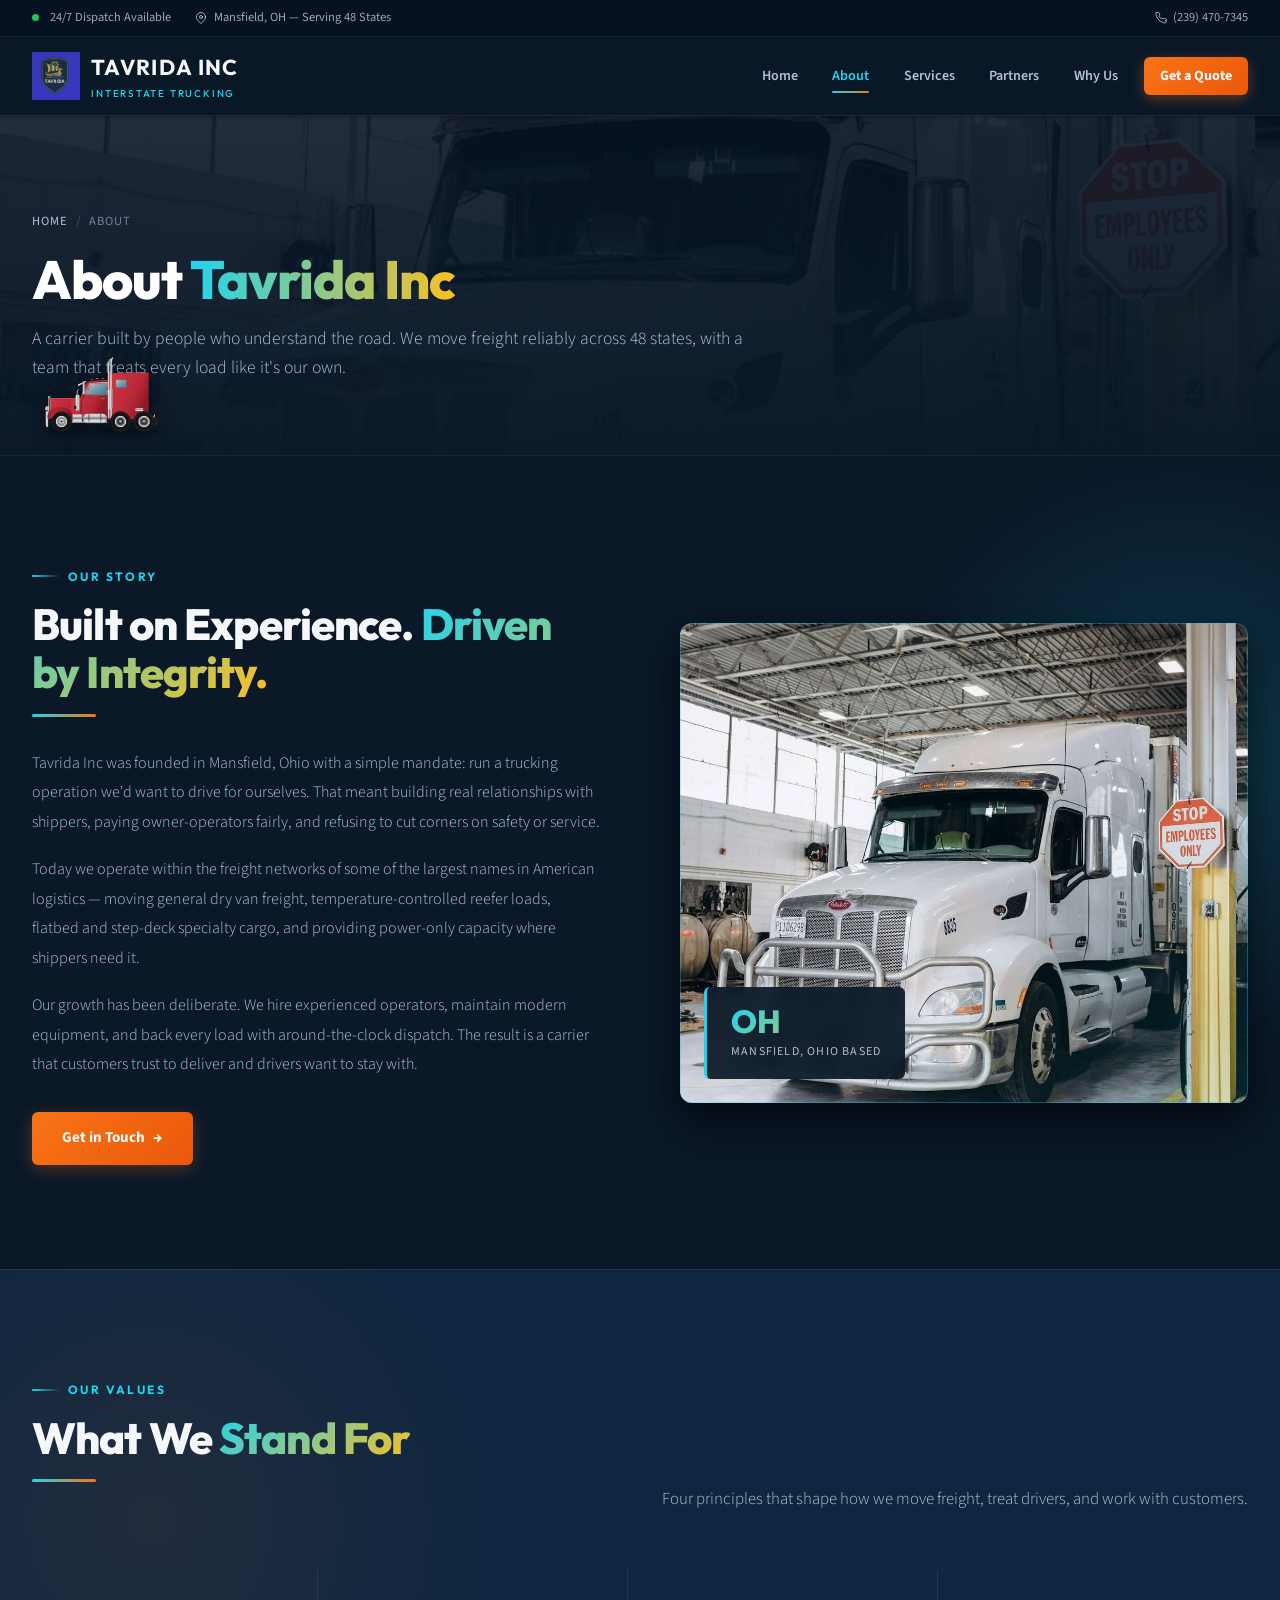
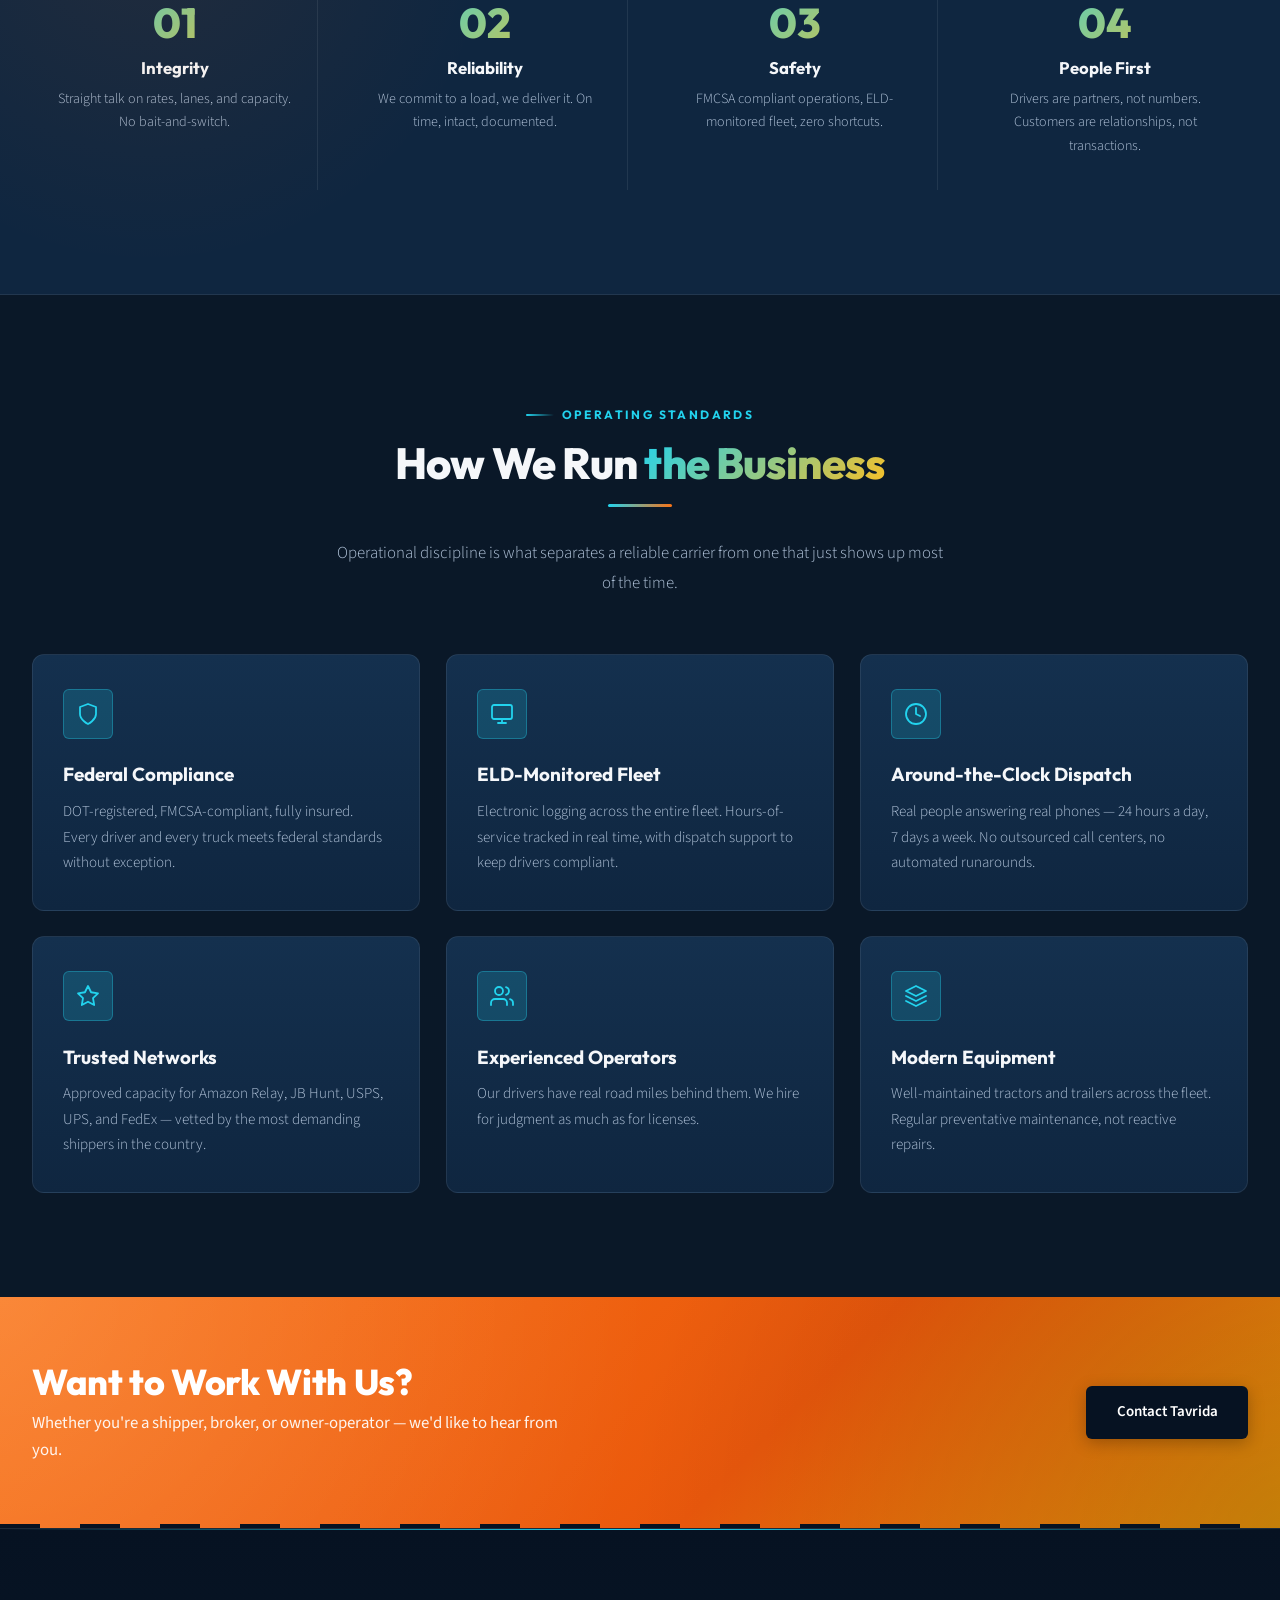
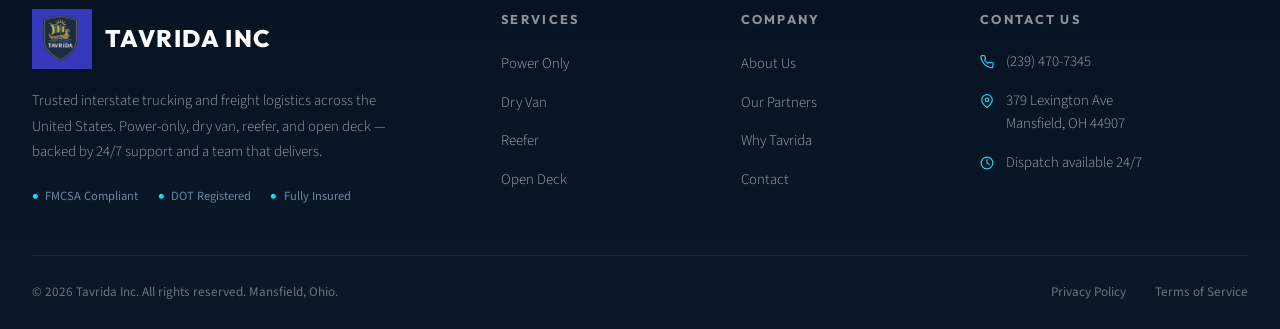
==== commit f3f4eb18: "Performance + accessibility: optimize images, WebP, async fonts, a11y - Resize/recompress all photos" ====
--- a/about/index.html
+++ b/about/index.html
@@ -4,10 +4,28 @@
   <meta charset="UTF-8" />
   <meta name="viewport" content="width=device-width, initial-scale=1.0" />
   <meta name="description" content="About Tavrida Inc — an Ohio-based interstate trucking company built on integrity, experience, and dependable freight execution." />
-  <title>About | Tavrida Inc</title>
+  <title>About Tavrida Inc | Interstate Trucking Company in Mansfield, OH</title>
+  <link rel="canonical" href="https://tavridainc.us/about/" />
+  <meta name="robots" content="index, follow, max-image-preview:large" />
+  <meta name="author" content="Tavrida Inc" />
+  <meta name="theme-color" content="#0a1828" />
+  <meta name="geo.region" content="US-OH" />
+  <meta name="geo.placename" content="Mansfield, Ohio" />
+  <meta property="og:site_name" content="Tavrida Inc" />
+  <meta property="og:type" content="website" />
+  <meta property="og:title" content="About Tavrida Inc | Interstate Trucking Company" />
+  <meta property="og:description" content="An Ohio-based interstate trucking company built on integrity, experience, and dependable freight execution." />
+  <meta property="og:url" content="https://tavridainc.us/about/" />
+  <meta property="og:image" content="https://tavridainc.us/assets/img/about.jpg" />
+  <meta property="og:locale" content="en_US" />
+  <meta name="twitter:card" content="summary_large_image" />
+  <meta name="twitter:title" content="About Tavrida Inc" />
+  <meta name="twitter:description" content="An Ohio-based interstate trucking company built on integrity, experience, and dependable freight execution." />
+  <meta name="twitter:image" content="https://tavridainc.us/assets/img/about.jpg" />
   <link rel="preconnect" href="https://fonts.googleapis.com" />
   <link rel="preconnect" href="https://fonts.gstatic.com" crossorigin />
-  <link href="https://fonts.googleapis.com/css2?family=Outfit:wght@300;400;500;600;700;800&family=Source+Sans+3:ital,wght@0,9..40,300;0,9..40,400;0,9..40,600;1,9..40,300&display=swap" rel="stylesheet" />
+  <link rel="stylesheet" href="https://fonts.googleapis.com/css2?family=Outfit:wght@300;400;500;600;700;800&family=Source+Sans+3:ital,wght@0,9..40,300;0,9..40,400;0,9..40,600;1,9..40,300&display=swap" media="print" onload="this.media='all'" />
+  <noscript><link rel="stylesheet" href="https://fonts.googleapis.com/css2?family=Outfit:wght@300;400;500;600;700;800&family=Source+Sans+3:ital,wght@0,9..40,300;0,9..40,400;0,9..40,600;1,9..40,300&display=swap" /></noscript>
   <link rel="icon" type="image/png" href="/Tavrida_Logo_2.png" />
   <link rel="stylesheet" href="/assets/css/site.css" />
 </head>
@@ -43,6 +61,8 @@
     </div>
   </nav>
 
+  <main>
+
   <!-- PAGE HERO -->
   <section class="page-hero" style="--bg:url('/assets/img/about.jpg');">
     <div class="container">
@@ -67,7 +87,7 @@
           <a href="/contact/" class="btn btn-primary">Get in Touch</a>
         </div>
         <div class="about-img-wrap reveal-right reveal-delay-2">
-          <img src="/assets/img/about.jpg" alt="American semi truck at a logistics yard" />
+          <picture><source type="image/webp" srcset="/assets/img/about.webp"><img src="/assets/img/about.jpg" alt="American semi truck at a logistics yard"  loading="lazy" decoding="async" width="1100" height="1650"/></picture>
           <div class="about-badge">
             <div class="num">OH</div>
             <div class="lbl">Mansfield, Ohio Based</div>
@@ -169,6 +189,7 @@
   </div>
 
   <!-- FOOTER -->
+  </main>
   <footer class="site-footer">
     <div class="container">
       <div class="footer-grid">
--- a/assets/css/site.css
+++ b/assets/css/site.css
@@ -77,6 +77,7 @@
 
 a { color: inherit; text-decoration: none; }
 img { display: block; max-width: 100%; }
+picture { display: contents; }
 
 .container { max-width: var(--max); margin: 0 auto; padding: 0 2rem; }
 .container-narrow { max-width: var(--max-narrow); margin: 0 auto; padding: 0 2rem; }
@@ -279,6 +280,9 @@
 .hero-bg {
   position: absolute; inset: 0;
   background-position: center; background-size: cover; background-repeat: no-repeat;
+  background-image: url('/assets/img/hero.jpg');
+  background-image: -webkit-image-set(url('/assets/img/hero.webp') 1x);
+  background-image: image-set(url('/assets/img/hero.webp') 1x);
   opacity: 0.55;
 }
 .hero-bg::after {
@@ -782,7 +786,18 @@
   filter: drop-shadow(0 10px 30px rgba(34,211,238,0.15));
 }
 .us-map .map-land {
-  fill: var(--bg-card); stroke: var(--border-cyan); stroke-width: 1;
+  fill: var(--bg-card); stroke: var(--border-cyan); stroke-width: 1.2;
+}
+.us-map .map-states path.map-state {
+  fill: var(--bg-card);
+  stroke: rgba(34, 211, 238, 0.28);
+  stroke-width: 0.8;
+  transition: fill 0.3s;
+}
+.us-map .map-lakes ellipse {
+  fill: var(--bg-main);
+  stroke: rgba(34, 211, 238, 0.35);
+  stroke-width: 1;
 }
 .us-map .map-route {
   fill: none;
